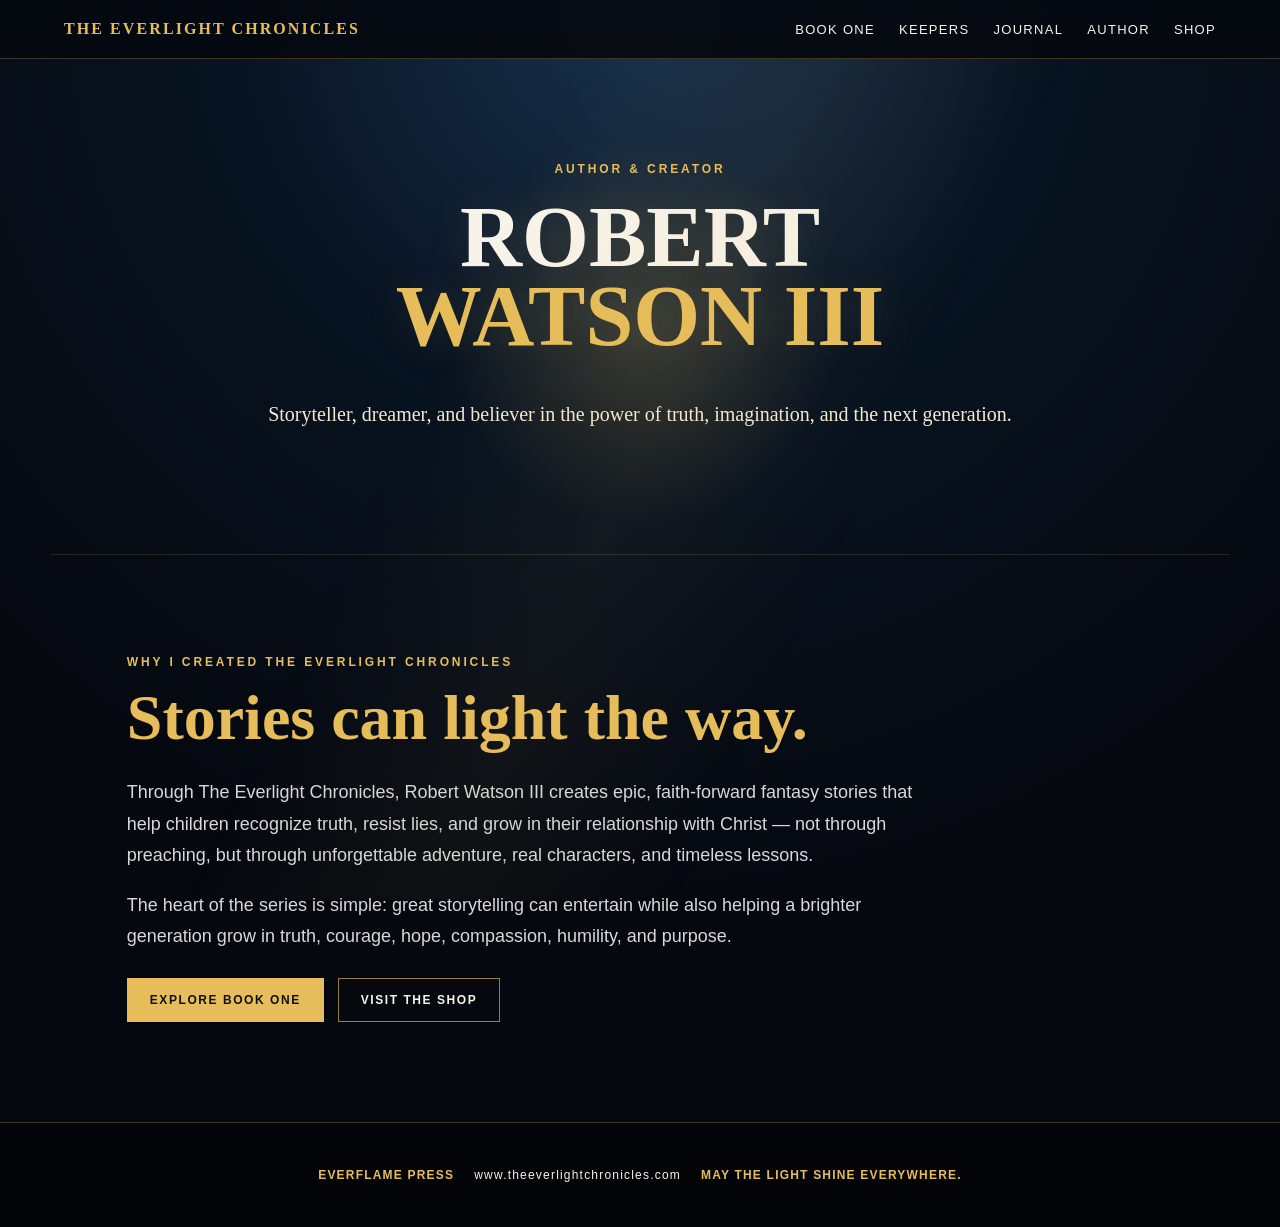
==== author.html @ 216dc08f "Add Everlight author page" ====
<!doctype html><html lang="en"><head><meta charset="utf-8"><meta name="viewport" content="width=device-width,initial-scale=1"><title>Robert Watson III | The Everlight Chronicles</title><link rel="stylesheet" href="styles.css"></head><body><header><a class="brand" href="index.html">THE EVERLIGHT CHRONICLES</a><nav><a href="index.html#book">Book One</a><a href="index.html#keepers">Keepers</a><a href="index.html#journal">Journal</a><a href="author.html">Author</a><a href="index.html#shop">Shop</a></nav></header><main><section class="hero" style="min-height:55vh"><div class="eyebrow">AUTHOR & CREATOR</div><h1 style="font-size:clamp(46px,7vw,86px)">ROBERT<br><span>WATSON III</span></h1><p class="lead">Storyteller, dreamer, and believer in the power of truth, imagination, and the next generation.</p></section><section class="section"><div class="kicker">WHY I CREATED THE EVERLIGHT CHRONICLES</div><h2>Stories can light the way.</h2><p>Through The Everlight Chronicles, Robert Watson III creates epic, faith-forward fantasy stories that help children recognize truth, resist lies, and grow in their relationship with Christ — not through preaching, but through unforgettable adventure, real characters, and timeless lessons.</p><p>The heart of the series is simple: great storytelling can entertain while also helping a brighter generation grow in truth, courage, hope, compassion, humility, and purpose.</p><div class="actions" style="justify-content:flex-start"><a class="btn gold" href="index.html#book">EXPLORE BOOK ONE</a><a class="btn" href="index.html#shop">VISIT THE SHOP</a></div></section></main><footer><b>EVERFLAME PRESS</b><span>www.theeverlightchronicles.com</span><strong>MAY THE LIGHT SHINE EVERYWHERE.</strong></footer></body></html>
---- styles.css ----
:root{--ink:#05080f;--navy:#081525;--gold:#e6bd5a;--cream:#f4ead2;--muted:#aab2c0}*{box-sizing:border-box}html{scroll-behavior:smooth}body{margin:0;background:radial-gradient(circle at 50% 0,#19324e 0,#081321 30%,#05080f 65%);color:#f8f3e8;font-family:Georgia,'Times New Roman',serif}body:before{content:'';position:fixed;inset:0;pointer-events:none;background:linear-gradient(115deg,transparent 35%,rgba(230,189,90,.05) 50%,transparent 65%)}header{position:sticky;top:0;z-index:10;display:flex;justify-content:space-between;align-items:center;padding:20px 5vw;background:rgba(5,8,15,.9);backdrop-filter:blur(12px);border-bottom:1px solid rgba(230,189,90,.25)}a{color:inherit;text-decoration:none}.brand{font-weight:700;letter-spacing:.13em;color:var(--gold)}nav{display:flex;gap:24px;font-family:Arial,sans-serif;font-size:13px;text-transform:uppercase;letter-spacing:.1em}nav a:hover{color:var(--gold)}.hero{min-height:86vh;display:flex;flex-direction:column;justify-content:center;align-items:center;text-align:center;padding:90px 8vw;background:radial-gradient(circle at 50% 55%,rgba(230,189,90,.18),transparent 28%)}.eyebrow,.kicker{font-family:Arial,sans-serif;letter-spacing:.24em;font-size:12px;color:var(--gold);font-weight:700}.hero h1{font-size:clamp(48px,8vw,105px);line-height:.91;margin:22px 0;text-shadow:0 0 45px rgba(230,189,90,.12)}h1 span,h2{color:var(--gold)}.lead{max-width:760px;font-size:20px;line-height:1.7;color:var(--cream)}.actions{display:flex;gap:14px;flex-wrap:wrap;justify-content:center;margin-top:25px}.btn{display:inline-block;border:1px solid rgba(230,189,90,.65);padding:14px 22px;font-family:Arial,sans-serif;font-size:12px;font-weight:800;letter-spacing:.13em}.btn.gold{background:var(--gold);color:#101010}.motto{margin-top:65px;color:var(--gold);letter-spacing:.18em;font-size:12px}.section{max-width:1180px;margin:auto;padding:100px 6vw;border-top:1px solid rgba(230,189,90,.15)}.section h2{font-size:clamp(36px,5vw,64px);margin:12px 0 22px}.section>p,.split p,.author-call p{max-width:800px;color:#d7d8da;font-family:Arial,sans-serif;font-size:18px;line-height:1.75}.cards{display:grid;grid-template-columns:repeat(4,1fr);gap:14px;margin-top:45px}.card{min-height:260px;padding:28px 22px;border:1px solid rgba(255,255,255,.13);background:linear-gradient(180deg,rgba(255,255,255,.06),rgba(255,255,255,.015));display:flex;flex-direction:column;justify-content:flex-end}.card b{font-size:32px;color:var(--gold)}.card span{font-family:Arial,sans-serif;text-transform:uppercase;letter-spacing:.1em;margin:7px 0 18px}.card p{font-family:Arial,sans-serif;line-height:1.55;color:#cdd1d7}.kai{box-shadow:inset 0 3px #dca934}.zemi{box-shadow:inset 0 3px #d663ae}.finn{box-shadow:inset 0 3px #508ed8}.lila{box-shadow:inset 0 3px #8c61d7}.split,.author-call{display:flex;justify-content:space-between;align-items:center;gap:60px}.seal{min-width:280px;aspect-ratio:1;border:1px solid var(--gold);border-radius:50%;display:flex;flex-direction:column;align-items:center;justify-content:center;text-align:center;color:var(--gold);font-weight:700;font-size:23px;line-height:1.35;box-shadow:0 0 50px rgba(230,189,90,.1)}.seal small{font-family:Arial,sans-serif;font-size:9px;letter-spacing:.12em;margin-top:10px}.products{display:grid;grid-template-columns:repeat(3,1fr);gap:18px;margin-top:40px}.product{border:1px solid rgba(230,189,90,.25);background:#0a111c;padding:20px}.product img{width:100%;aspect-ratio:1;object-fit:contain;background:#fff}.product h3{color:var(--gold)}.product p,.loading{font-family:Arial,sans-serif;color:var(--muted)}footer{padding:45px 5vw;background:#020408;border-top:1px solid rgba(230,189,90,.25);display:flex;gap:20px;justify-content:center;flex-wrap:wrap;text-align:center;font-family:Arial,sans-serif;font-size:12px;letter-spacing:.1em}footer b,footer strong{color:var(--gold)}@media(max-width:800px){header{align-items:flex-start;gap:18px;flex-direction:column}nav{width:100%;overflow:auto;gap:18px}.cards,.products{grid-template-columns:1fr 1fr}.split,.author-call{flex-direction:column;align-items:flex-start}.hero{min-height:76vh}}@media(max-width:520px){.cards,.products{grid-template-columns:1fr}.section{padding:75px 7vw}.seal{min-width:230px}}
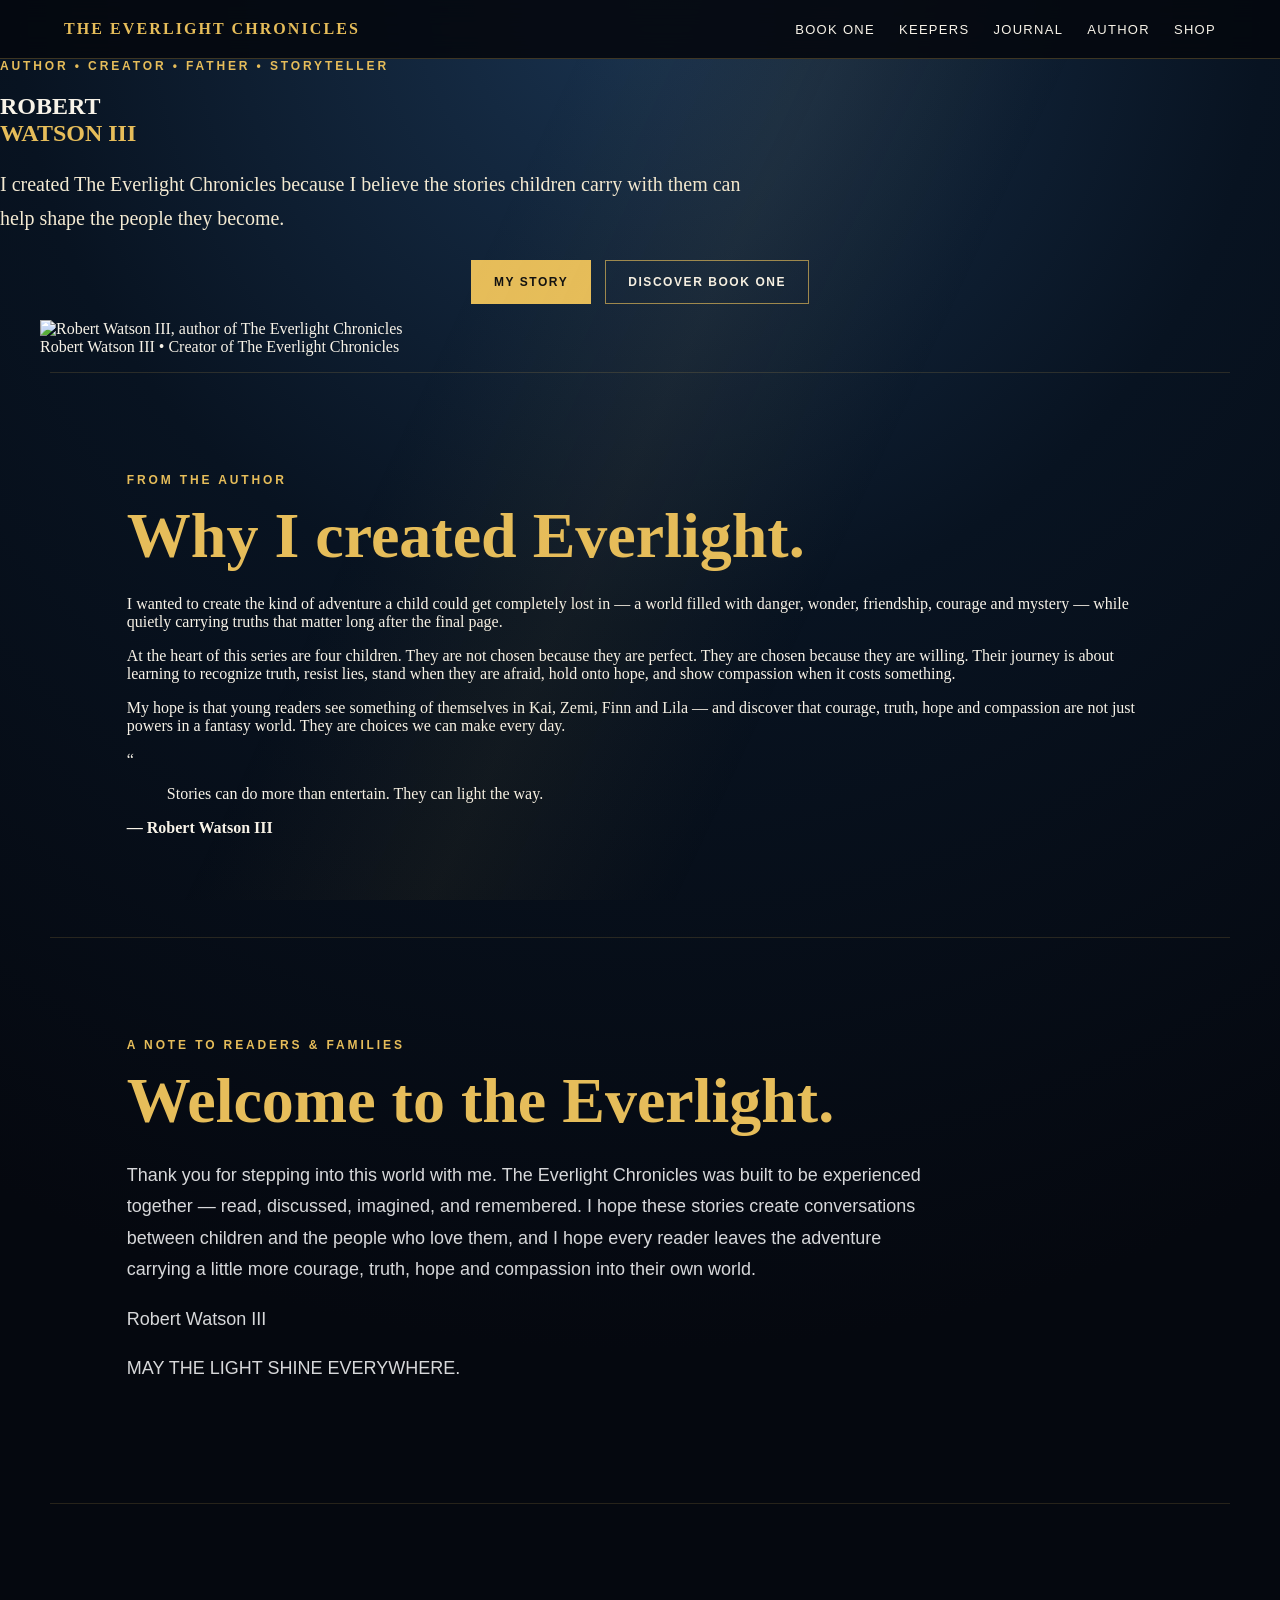
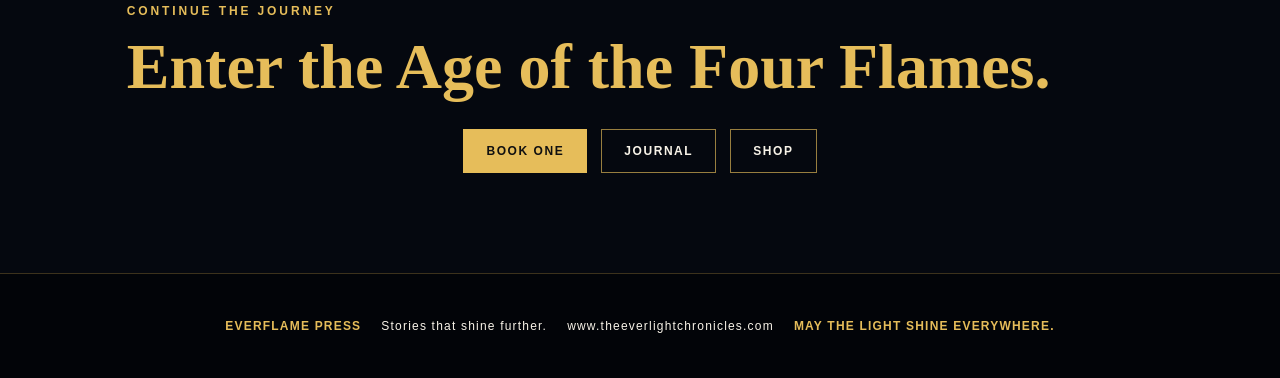
==== commit 649582c6: "Make author page more personal and photo-ready" ====
--- a/author.html
+++ b/author.html
@@ -1 +1 @@
-<!doctype html><html lang="en"><head><meta charset="utf-8"><meta name="viewport" content="width=device-width,initial-scale=1"><title>Robert Watson III | The Everlight Chronicles</title><link rel="stylesheet" href="styles.css"></head><body><header><a class="brand" href="index.html">THE EVERLIGHT CHRONICLES</a><nav><a href="index.html#book">Book One</a><a href="index.html#keepers">Keepers</a><a href="index.html#journal">Journal</a><a href="author.html">Author</a><a href="index.html#shop">Shop</a></nav></header><main><section class="hero" style="min-height:55vh"><div class="eyebrow">AUTHOR & CREATOR</div><h1 style="font-size:clamp(46px,7vw,86px)">ROBERT<br><span>WATSON III</span></h1><p class="lead">Storyteller, dreamer, and believer in the power of truth, imagination, and the next generation.</p></section><section class="section"><div class="kicker">WHY I CREATED THE EVERLIGHT CHRONICLES</div><h2>Stories can light the way.</h2><p>Through The Everlight Chronicles, Robert Watson III creates epic, faith-forward fantasy stories that help children recognize truth, resist lies, and grow in their relationship with Christ — not through preaching, but through unforgettable adventure, real characters, and timeless lessons.</p><p>The heart of the series is simple: great storytelling can entertain while also helping a brighter generation grow in truth, courage, hope, compassion, humility, and purpose.</p><div class="actions" style="justify-content:flex-start"><a class="btn gold" href="index.html#book">EXPLORE BOOK ONE</a><a class="btn" href="index.html#shop">VISIT THE SHOP</a></div></section></main><footer><b>EVERFLAME PRESS</b><span>www.theeverlightchronicles.com</span><strong>MAY THE LIGHT SHINE EVERYWHERE.</strong></footer></body></html>+<!doctype html><html lang="en"><head><meta charset="utf-8"><meta name="viewport" content="width=device-width,initial-scale=1"><meta name="description" content="Meet Robert Watson III, author and creator of The Everlight Chronicles."><title>Robert Watson III | The Everlight Chronicles</title><link rel="stylesheet" href="styles.css"></head><body><header><a class="brand" href="index.html">THE EVERLIGHT CHRONICLES</a><nav><a href="index.html#book">Book One</a><a href="index.html#keepers">Keepers</a><a href="index.html#journal">Journal</a><a href="author.html">Author</a><a href="index.html#shop">Shop</a></nav></header><main><section class="author-hero"><div class="author-copy"><div class="eyebrow">AUTHOR • CREATOR • FATHER • STORYTELLER</div><h1>ROBERT<br><span>WATSON III</span></h1><p class="lead">I created The Everlight Chronicles because I believe the stories children carry with them can help shape the people they become.</p><div class="actions left"><a class="btn gold" href="#my-story">MY STORY</a><a class="btn" href="index.html#book">DISCOVER BOOK ONE</a></div></div><figure class="author-portrait"><img src="assets/robert-watson-iii.jpg" alt="Robert Watson III, author of The Everlight Chronicles"><figcaption>Robert Watson III • Creator of The Everlight Chronicles</figcaption></figure></section><section id="my-story" class="section story-grid"><div><div class="kicker">FROM THE AUTHOR</div><h2>Why I created Everlight.</h2><p>I wanted to create the kind of adventure a child could get completely lost in — a world filled with danger, wonder, friendship, courage and mystery — while quietly carrying truths that matter long after the final page.</p><p>At the heart of this series are four children. They are not chosen because they are perfect. They are chosen because they are willing. Their journey is about learning to recognize truth, resist lies, stand when they are afraid, hold onto hope, and show compassion when it costs something.</p><p>My hope is that young readers see something of themselves in Kai, Zemi, Finn and Lila — and discover that courage, truth, hope and compassion are not just powers in a fantasy world. They are choices we can make every day.</p></div><aside class="author-quote"><span>“</span><blockquote>Stories can do more than entertain. They can light the way.</blockquote><b>— Robert Watson III</b></aside></section><section class="section personal-note"><div class="kicker">A NOTE TO READERS & FAMILIES</div><h2>Welcome to the Everlight.</h2><p>Thank you for stepping into this world with me. The Everlight Chronicles was built to be experienced together — read, discussed, imagined, and remembered. I hope these stories create conversations between children and the people who love them, and I hope every reader leaves the adventure carrying a little more courage, truth, hope and compassion into their own world.</p><p class="signature">Robert Watson III</p><p class="motto-inline">MAY THE LIGHT SHINE EVERYWHERE.</p></section><section class="section author-next"><div><div class="kicker">CONTINUE THE JOURNEY</div><h2>Enter the Age of the Four Flames.</h2></div><div class="actions"><a class="btn gold" href="index.html#book">BOOK ONE</a><a class="btn" href="index.html#journal">JOURNAL</a><a class="btn" href="index.html#shop">SHOP</a></div></section></main><footer><b>EVERFLAME PRESS</b><span>Stories that shine further.</span><span>www.theeverlightchronicles.com</span><strong>MAY THE LIGHT SHINE EVERYWHERE.</strong></footer></body></html>
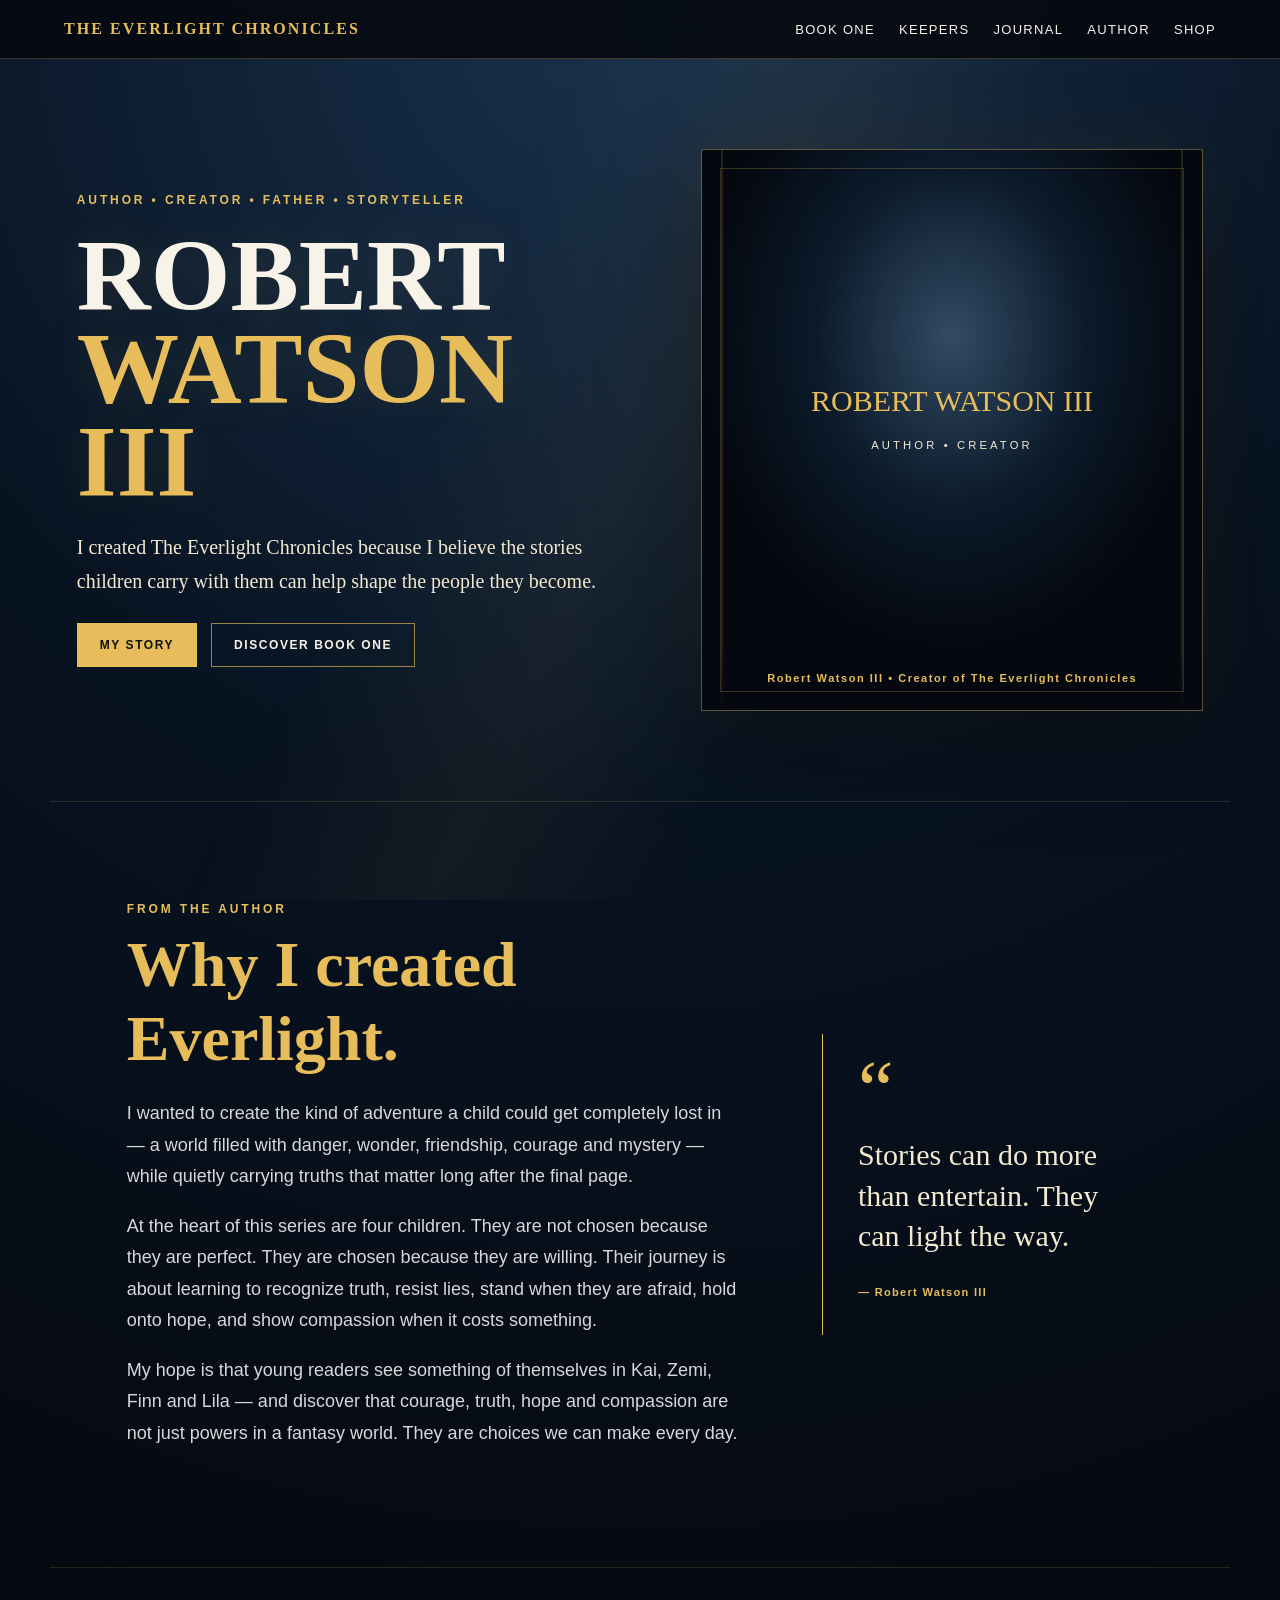
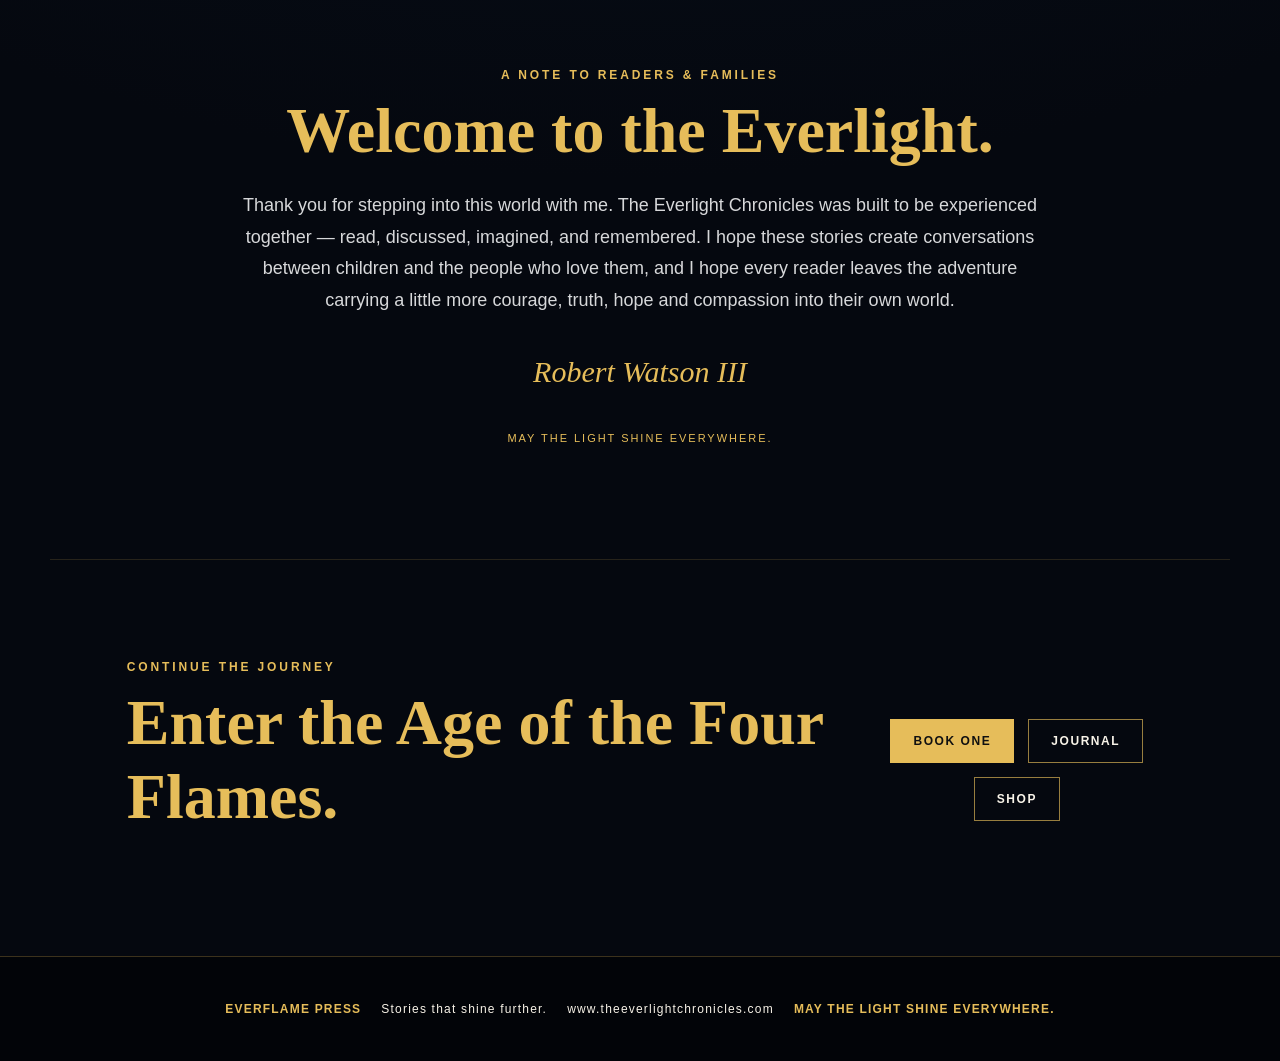
==== commit 776e4fdc: "Add resilient author portrait fallback" ====
--- a/author.html
+++ b/author.html
@@ -1 +1 @@
-<!doctype html><html lang="en"><head><meta charset="utf-8"><meta name="viewport" content="width=device-width,initial-scale=1"><meta name="description" content="Meet Robert Watson III, author and creator of The Everlight Chronicles."><title>Robert Watson III | The Everlight Chronicles</title><link rel="stylesheet" href="styles.css"></head><body><header><a class="brand" href="index.html">THE EVERLIGHT CHRONICLES</a><nav><a href="index.html#book">Book One</a><a href="index.html#keepers">Keepers</a><a href="index.html#journal">Journal</a><a href="author.html">Author</a><a href="index.html#shop">Shop</a></nav></header><main><section class="author-hero"><div class="author-copy"><div class="eyebrow">AUTHOR • CREATOR • FATHER • STORYTELLER</div><h1>ROBERT<br><span>WATSON III</span></h1><p class="lead">I created The Everlight Chronicles because I believe the stories children carry with them can help shape the people they become.</p><div class="actions left"><a class="btn gold" href="#my-story">MY STORY</a><a class="btn" href="index.html#book">DISCOVER BOOK ONE</a></div></div><figure class="author-portrait"><img src="assets/robert-watson-iii.jpg" alt="Robert Watson III, author of The Everlight Chronicles"><figcaption>Robert Watson III • Creator of The Everlight Chronicles</figcaption></figure></section><section id="my-story" class="section story-grid"><div><div class="kicker">FROM THE AUTHOR</div><h2>Why I created Everlight.</h2><p>I wanted to create the kind of adventure a child could get completely lost in — a world filled with danger, wonder, friendship, courage and mystery — while quietly carrying truths that matter long after the final page.</p><p>At the heart of this series are four children. They are not chosen because they are perfect. They are chosen because they are willing. Their journey is about learning to recognize truth, resist lies, stand when they are afraid, hold onto hope, and show compassion when it costs something.</p><p>My hope is that young readers see something of themselves in Kai, Zemi, Finn and Lila — and discover that courage, truth, hope and compassion are not just powers in a fantasy world. They are choices we can make every day.</p></div><aside class="author-quote"><span>“</span><blockquote>Stories can do more than entertain. They can light the way.</blockquote><b>— Robert Watson III</b></aside></section><section class="section personal-note"><div class="kicker">A NOTE TO READERS & FAMILIES</div><h2>Welcome to the Everlight.</h2><p>Thank you for stepping into this world with me. The Everlight Chronicles was built to be experienced together — read, discussed, imagined, and remembered. I hope these stories create conversations between children and the people who love them, and I hope every reader leaves the adventure carrying a little more courage, truth, hope and compassion into their own world.</p><p class="signature">Robert Watson III</p><p class="motto-inline">MAY THE LIGHT SHINE EVERYWHERE.</p></section><section class="section author-next"><div><div class="kicker">CONTINUE THE JOURNEY</div><h2>Enter the Age of the Four Flames.</h2></div><div class="actions"><a class="btn gold" href="index.html#book">BOOK ONE</a><a class="btn" href="index.html#journal">JOURNAL</a><a class="btn" href="index.html#shop">SHOP</a></div></section></main><footer><b>EVERFLAME PRESS</b><span>Stories that shine further.</span><span>www.theeverlightchronicles.com</span><strong>MAY THE LIGHT SHINE EVERYWHERE.</strong></footer></body></html>+<!doctype html><html lang="en"><head><meta charset="utf-8"><meta name="viewport" content="width=device-width,initial-scale=1"><meta name="description" content="Meet Robert Watson III, author and creator of The Everlight Chronicles."><title>Robert Watson III | The Everlight Chronicles</title><link rel="stylesheet" href="styles.css"></head><body><header><a class="brand" href="index.html">THE EVERLIGHT CHRONICLES</a><nav><a href="index.html#book">Book One</a><a href="index.html#keepers">Keepers</a><a href="index.html#journal">Journal</a><a href="author.html">Author</a><a href="index.html#shop">Shop</a></nav></header><main><section class="author-hero"><div class="author-copy"><div class="eyebrow">AUTHOR • CREATOR • FATHER • STORYTELLER</div><h1>ROBERT<br><span>WATSON III</span></h1><p class="lead">I created The Everlight Chronicles because I believe the stories children carry with them can help shape the people they become.</p><div class="actions left"><a class="btn gold" href="#my-story">MY STORY</a><a class="btn" href="index.html#book">DISCOVER BOOK ONE</a></div></div><figure class="author-portrait"><img src="assets/robert-watson-iii.jpg" onerror="this.onerror=null;this.src='assets/robert-watson-iii.svg'" alt="Robert Watson III, author of The Everlight Chronicles"><figcaption>Robert Watson III • Creator of The Everlight Chronicles</figcaption></figure></section><section id="my-story" class="section story-grid"><div><div class="kicker">FROM THE AUTHOR</div><h2>Why I created Everlight.</h2><p>I wanted to create the kind of adventure a child could get completely lost in — a world filled with danger, wonder, friendship, courage and mystery — while quietly carrying truths that matter long after the final page.</p><p>At the heart of this series are four children. They are not chosen because they are perfect. They are chosen because they are willing. Their journey is about learning to recognize truth, resist lies, stand when they are afraid, hold onto hope, and show compassion when it costs something.</p><p>My hope is that young readers see something of themselves in Kai, Zemi, Finn and Lila — and discover that courage, truth, hope and compassion are not just powers in a fantasy world. They are choices we can make every day.</p></div><aside class="author-quote"><span>“</span><blockquote>Stories can do more than entertain. They can light the way.</blockquote><b>— Robert Watson III</b></aside></section><section class="section personal-note"><div class="kicker">A NOTE TO READERS & FAMILIES</div><h2>Welcome to the Everlight.</h2><p>Thank you for stepping into this world with me. The Everlight Chronicles was built to be experienced together — read, discussed, imagined, and remembered. I hope these stories create conversations between children and the people who love them, and I hope every reader leaves the adventure carrying a little more courage, truth, hope and compassion into their own world.</p><p class="signature">Robert Watson III</p><p class="motto-inline">MAY THE LIGHT SHINE EVERYWHERE.</p></section><section class="section author-next"><div><div class="kicker">CONTINUE THE JOURNEY</div><h2>Enter the Age of the Four Flames.</h2></div><div class="actions"><a class="btn gold" href="index.html#book">BOOK ONE</a><a class="btn" href="index.html#journal">JOURNAL</a><a class="btn" href="index.html#shop">SHOP</a></div></section></main><footer><b>EVERFLAME PRESS</b><span>Stories that shine further.</span><span>www.theeverlightchronicles.com</span><strong>MAY THE LIGHT SHINE EVERYWHERE.</strong></footer></body></html>
--- a/styles.css
+++ b/styles.css
@@ -1 +1 @@
-:root{--ink:#05080f;--navy:#081525;--gold:#e6bd5a;--cream:#f4ead2;--muted:#aab2c0}*{box-sizing:border-box}html{scroll-behavior:smooth}body{margin:0;background:radial-gradient(circle at 50% 0,#19324e 0,#081321 30%,#05080f 65%);color:#f8f3e8;font-family:Georgia,'Times New Roman',serif}body:before{content:'';position:fixed;inset:0;pointer-events:none;background:linear-gradient(115deg,transparent 35%,rgba(230,189,90,.05) 50%,transparent 65%)}header{position:sticky;top:0;z-index:10;display:flex;justify-content:space-between;align-items:center;padding:20px 5vw;background:rgba(5,8,15,.9);backdrop-filter:blur(12px);border-bottom:1px solid rgba(230,189,90,.25)}a{color:inherit;text-decoration:none}.brand{font-weight:700;letter-spacing:.13em;color:var(--gold)}nav{display:flex;gap:24px;font-family:Arial,sans-serif;font-size:13px;text-transform:uppercase;letter-spacing:.1em}nav a:hover{color:var(--gold)}.hero{min-height:86vh;display:flex;flex-direction:column;justify-content:center;align-items:center;text-align:center;padding:90px 8vw;background:radial-gradient(circle at 50% 55%,rgba(230,189,90,.18),transparent 28%)}.eyebrow,.kicker{font-family:Arial,sans-serif;letter-spacing:.24em;font-size:12px;color:var(--gold);font-weight:700}.hero h1{font-size:clamp(48px,8vw,105px);line-height:.91;margin:22px 0;text-shadow:0 0 45px rgba(230,189,90,.12)}h1 span,h2{color:var(--gold)}.lead{max-width:760px;font-size:20px;line-height:1.7;color:var(--cream)}.actions{display:flex;gap:14px;flex-wrap:wrap;justify-content:center;margin-top:25px}.btn{display:inline-block;border:1px solid rgba(230,189,90,.65);padding:14px 22px;font-family:Arial,sans-serif;font-size:12px;font-weight:800;letter-spacing:.13em}.btn.gold{background:var(--gold);color:#101010}.motto{margin-top:65px;color:var(--gold);letter-spacing:.18em;font-size:12px}.section{max-width:1180px;margin:auto;padding:100px 6vw;border-top:1px solid rgba(230,189,90,.15)}.section h2{font-size:clamp(36px,5vw,64px);margin:12px 0 22px}.section>p,.split p,.author-call p{max-width:800px;color:#d7d8da;font-family:Arial,sans-serif;font-size:18px;line-height:1.75}.cards{display:grid;grid-template-columns:repeat(4,1fr);gap:14px;margin-top:45px}.card{min-height:260px;padding:28px 22px;border:1px solid rgba(255,255,255,.13);background:linear-gradient(180deg,rgba(255,255,255,.06),rgba(255,255,255,.015));display:flex;flex-direction:column;justify-content:flex-end}.card b{font-size:32px;color:var(--gold)}.card span{font-family:Arial,sans-serif;text-transform:uppercase;letter-spacing:.1em;margin:7px 0 18px}.card p{font-family:Arial,sans-serif;line-height:1.55;color:#cdd1d7}.kai{box-shadow:inset 0 3px #dca934}.zemi{box-shadow:inset 0 3px #d663ae}.finn{box-shadow:inset 0 3px #508ed8}.lila{box-shadow:inset 0 3px #8c61d7}.split,.author-call{display:flex;justify-content:space-between;align-items:center;gap:60px}.seal{min-width:280px;aspect-ratio:1;border:1px solid var(--gold);border-radius:50%;display:flex;flex-direction:column;align-items:center;justify-content:center;text-align:center;color:var(--gold);font-weight:700;font-size:23px;line-height:1.35;box-shadow:0 0 50px rgba(230,189,90,.1)}.seal small{font-family:Arial,sans-serif;font-size:9px;letter-spacing:.12em;margin-top:10px}.products{display:grid;grid-template-columns:repeat(3,1fr);gap:18px;margin-top:40px}.product{border:1px solid rgba(230,189,90,.25);background:#0a111c;padding:20px}.product img{width:100%;aspect-ratio:1;object-fit:contain;background:#fff}.product h3{color:var(--gold)}.product p,.loading{font-family:Arial,sans-serif;color:var(--muted)}footer{padding:45px 5vw;background:#020408;border-top:1px solid rgba(230,189,90,.25);display:flex;gap:20px;justify-content:center;flex-wrap:wrap;text-align:center;font-family:Arial,sans-serif;font-size:12px;letter-spacing:.1em}footer b,footer strong{color:var(--gold)}@media(max-width:800px){header{align-items:flex-start;gap:18px;flex-direction:column}nav{width:100%;overflow:auto;gap:18px}.cards,.products{grid-template-columns:1fr 1fr}.split,.author-call{flex-direction:column;align-items:flex-start}.hero{min-height:76vh}}@media(max-width:520px){.cards,.products{grid-template-columns:1fr}.section{padding:75px 7vw}.seal{min-width:230px}}+:root{--ink:#05080f;--navy:#081525;--gold:#e6bd5a;--cream:#f4ead2;--muted:#aab2c0}*{box-sizing:border-box}html{scroll-behavior:smooth}body{margin:0;background:radial-gradient(circle at 50% 0,#19324e 0,#081321 30%,#05080f 65%);color:#f8f3e8;font-family:Georgia,'Times New Roman',serif;overflow-x:hidden}body:before{content:'';position:fixed;inset:0;pointer-events:none;background:linear-gradient(115deg,transparent 35%,rgba(230,189,90,.05) 50%,transparent 65%);animation:lightSweep 10s ease-in-out infinite}@keyframes lightSweep{0%,100%{transform:translateX(-8%);opacity:.35}50%{transform:translateX(8%);opacity:.8}}header{position:sticky;top:0;z-index:10;display:flex;justify-content:space-between;align-items:center;padding:20px 5vw;background:rgba(5,8,15,.86);backdrop-filter:blur(14px);border-bottom:1px solid rgba(230,189,90,.25)}a{color:inherit;text-decoration:none}.brand{font-weight:700;letter-spacing:.13em;color:var(--gold)}nav{display:flex;gap:24px;font-family:Arial,sans-serif;font-size:13px;text-transform:uppercase;letter-spacing:.1em}nav a{position:relative}nav a:after{content:'';position:absolute;left:0;right:100%;bottom:-7px;height:1px;background:var(--gold);transition:.3s}nav a:hover{color:var(--gold)}nav a:hover:after{right:0}.hero{min-height:86vh;display:flex;flex-direction:column;justify-content:center;align-items:center;text-align:center;padding:90px 8vw;background:radial-gradient(circle at 50% 55%,rgba(230,189,90,.18),transparent 28%)}.eyebrow,.kicker{font-family:Arial,sans-serif;letter-spacing:.24em;font-size:12px;color:var(--gold);font-weight:700}.hero h1,.author-hero h1{font-size:clamp(48px,8vw,105px);line-height:.91;margin:22px 0;text-shadow:0 0 45px rgba(230,189,90,.12)}h1 span,h2{color:var(--gold)}.lead{max-width:760px;font-size:20px;line-height:1.7;color:var(--cream)}.actions{display:flex;gap:14px;flex-wrap:wrap;justify-content:center;margin-top:25px}.actions.left{justify-content:flex-start}.btn{display:inline-block;border:1px solid rgba(230,189,90,.65);padding:14px 22px;font-family:Arial,sans-serif;font-size:12px;font-weight:800;letter-spacing:.13em;transition:transform .25s,box-shadow .25s,background .25s}.btn:hover{transform:translateY(-3px);box-shadow:0 10px 35px rgba(230,189,90,.16);background:rgba(230,189,90,.08)}.btn.gold{background:var(--gold);color:#101010}.btn.gold:hover{box-shadow:0 0 30px rgba(230,189,90,.35)}.motto{margin-top:65px;color:var(--gold);letter-spacing:.18em;font-size:12px}.section{max-width:1180px;margin:auto;padding:100px 6vw;border-top:1px solid rgba(230,189,90,.15)}.section h2{font-size:clamp(36px,5vw,64px);margin:12px 0 22px}.section>p,.split p,.author-call p,.story-grid p,.personal-note p{max-width:800px;color:#d7d8da;font-family:Arial,sans-serif;font-size:18px;line-height:1.75}.cards{display:grid;grid-template-columns:repeat(4,1fr);gap:14px;margin-top:45px}.card{min-height:260px;padding:28px 22px;border:1px solid rgba(255,255,255,.13);background:linear-gradient(180deg,rgba(255,255,255,.06),rgba(255,255,255,.015));display:flex;flex-direction:column;justify-content:flex-end;transition:.35s}.card:hover{transform:translateY(-8px) scale(1.015);border-color:rgba(230,189,90,.45);box-shadow:0 20px 55px rgba(0,0,0,.35)}.card b{font-size:32px;color:var(--gold)}.card span{font-family:Arial,sans-serif;text-transform:uppercase;letter-spacing:.1em;margin:7px 0 18px}.card p{font-family:Arial,sans-serif;line-height:1.55;color:#cdd1d7}.kai{box-shadow:inset 0 3px #dca934}.zemi{box-shadow:inset 0 3px #d663ae}.finn{box-shadow:inset 0 3px #508ed8}.lila{box-shadow:inset 0 3px #8c61d7}.split,.author-call{display:flex;justify-content:space-between;align-items:center;gap:60px}.seal{min-width:280px;aspect-ratio:1;border:1px solid var(--gold);border-radius:50%;display:flex;flex-direction:column;align-items:center;justify-content:center;text-align:center;color:var(--gold);font-weight:700;font-size:23px;line-height:1.35;box-shadow:0 0 50px rgba(230,189,90,.1);animation:pulse 4s ease-in-out infinite}@keyframes pulse{50%{box-shadow:0 0 75px rgba(230,189,90,.25);transform:scale(1.02)}}.seal small{font-family:Arial,sans-serif;font-size:9px;letter-spacing:.12em;margin-top:10px}.products{display:grid;grid-template-columns:repeat(3,1fr);gap:18px;margin-top:40px}.product{border:1px solid rgba(230,189,90,.25);background:#0a111c;padding:20px;transition:.3s}.product:hover{transform:translateY(-6px);border-color:var(--gold)}.product img{width:100%;aspect-ratio:1;object-fit:contain;background:#fff}.product h3{color:var(--gold)}.product p,.loading{font-family:Arial,sans-serif;color:var(--muted)}.author-hero{min-height:82vh;max-width:1280px;margin:auto;padding:90px 6vw;display:grid;grid-template-columns:1.05fr .95fr;align-items:center;gap:70px}.author-copy .lead{max-width:650px}.author-portrait{position:relative;margin:0;min-height:560px;border:1px solid rgba(230,189,90,.35);background:radial-gradient(circle at 50% 35%,rgba(230,189,90,.2),rgba(8,21,37,.75));box-shadow:0 30px 90px rgba(0,0,0,.45),0 0 70px rgba(230,189,90,.08);overflow:hidden}.author-portrait:before{content:'';position:absolute;inset:18px;border:1px solid rgba(230,189,90,.22);z-index:1;pointer-events:none}.author-portrait img{width:100%;height:560px;object-fit:cover;display:block}.author-portrait figcaption{position:absolute;left:0;right:0;bottom:0;padding:26px;background:linear-gradient(transparent,rgba(5,8,15,.96));font:700 11px Arial,sans-serif;letter-spacing:.14em;color:var(--gold);text-align:center}.story-grid{display:grid;grid-template-columns:1.3fr .7fr;gap:80px;align-items:center}.author-quote{border-left:1px solid var(--gold);padding:35px;color:var(--cream)}.author-quote span{font-size:80px;line-height:.5;color:var(--gold)}.author-quote blockquote{margin:15px 0 25px;font-size:30px;line-height:1.35}.author-quote b{font:700 11px Arial,sans-serif;letter-spacing:.12em;color:var(--gold)}.personal-note{text-align:center}.personal-note p{margin-left:auto;margin-right:auto}.signature{font-family:Georgia,serif!important;font-size:30px!important;font-style:italic;color:var(--gold)!important}.motto-inline{font-size:11px!important;letter-spacing:.18em;color:var(--gold)!important}.author-next{display:flex;justify-content:space-between;align-items:center;gap:40px}footer{padding:45px 5vw;background:#020408;border-top:1px solid rgba(230,189,90,.25);display:flex;gap:20px;justify-content:center;flex-wrap:wrap;text-align:center;font-family:Arial,sans-serif;font-size:12px;letter-spacing:.1em}footer b,footer strong{color:var(--gold)}@media(max-width:800px){header{align-items:flex-start;gap:18px;flex-direction:column}nav{width:100%;overflow:auto;gap:18px}.cards,.products{grid-template-columns:1fr 1fr}.split,.author-call,.author-next{flex-direction:column;align-items:flex-start}.hero{min-height:76vh}.author-hero,.story-grid{grid-template-columns:1fr}.author-hero{padding-top:70px}.author-portrait,.author-portrait img{min-height:0;height:480px}}@media(max-width:520px){.cards,.products{grid-template-columns:1fr}.section{padding:75px 7vw}.seal{min-width:230px}.author-portrait,.author-portrait img{height:400px}}
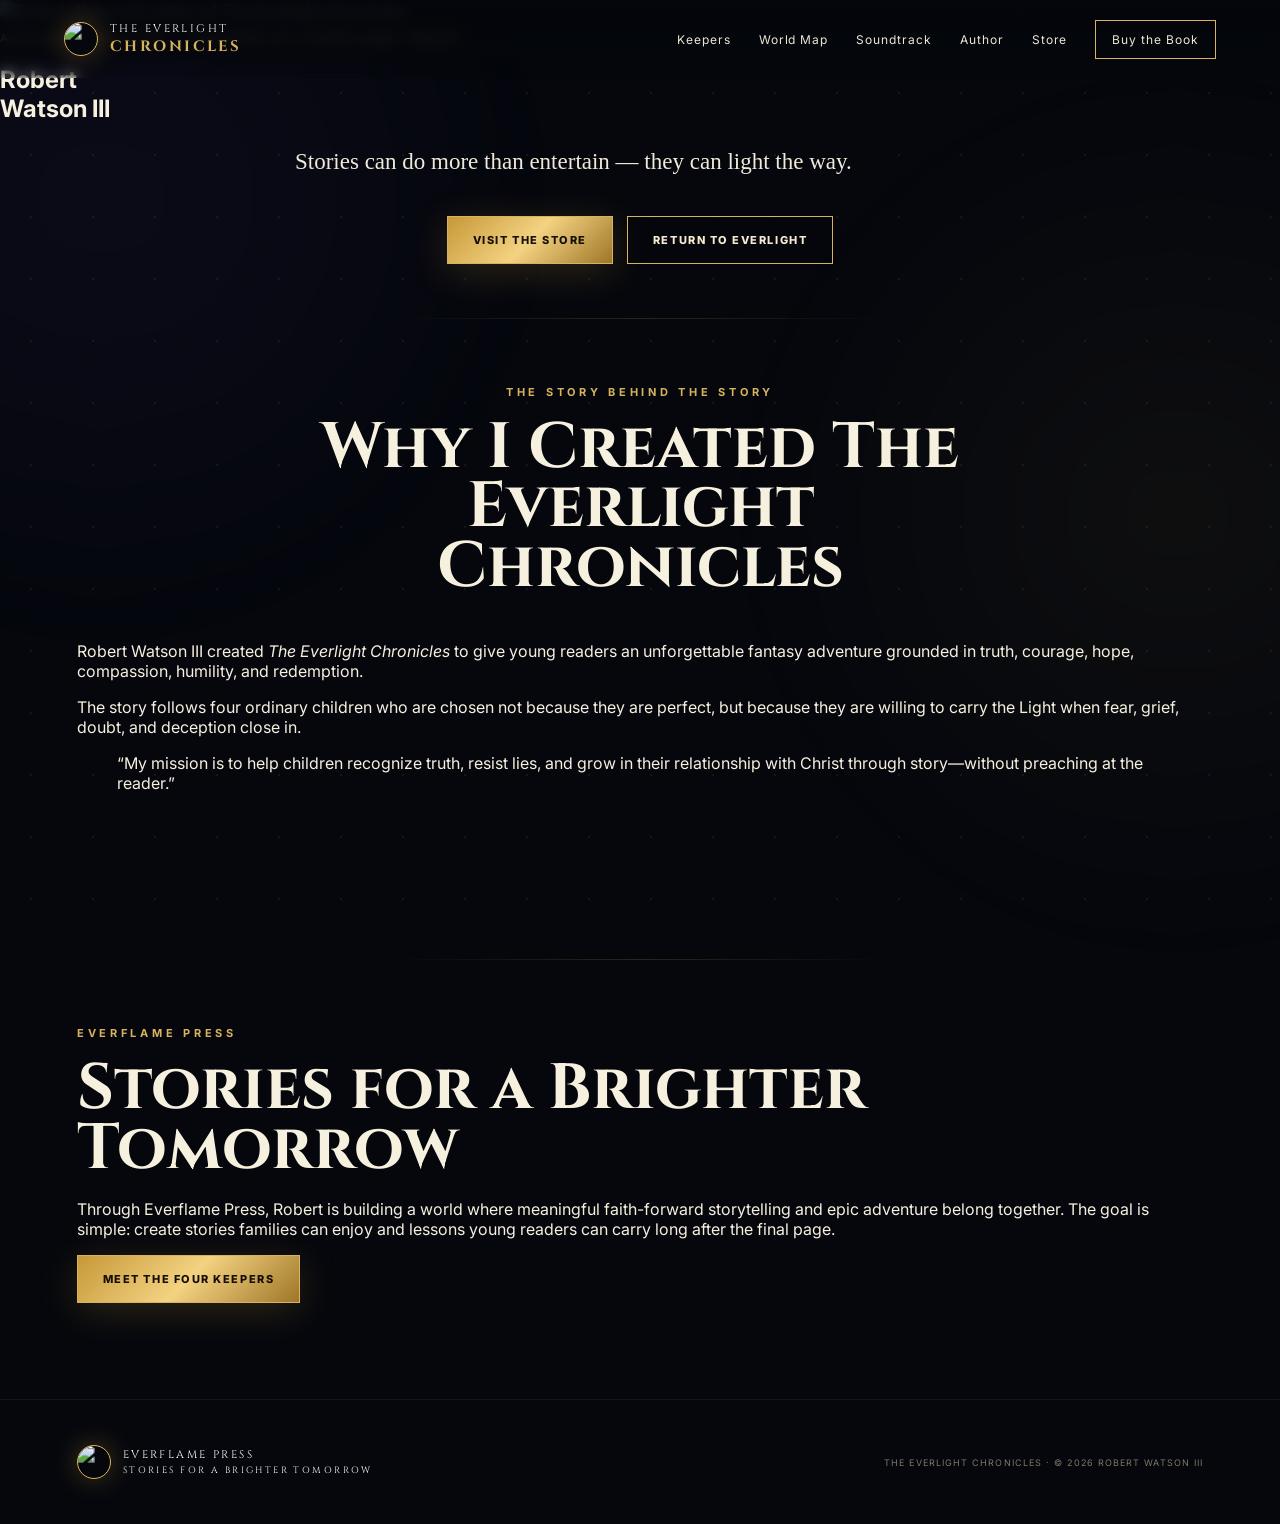
==== commit f859efeb: "Add dedicated author page" ====
--- a/author.html
+++ b/author.html
@@ -1 +1,39 @@
-<!doctype html><html lang="en"><head><meta charset="utf-8"><meta name="viewport" content="width=device-width,initial-scale=1"><meta name="description" content="Meet Robert Watson III, author and creator of The Everlight Chronicles."><title>Robert Watson III | The Everlight Chronicles</title><link rel="stylesheet" href="styles.css"></head><body><header><a class="brand" href="index.html">THE EVERLIGHT CHRONICLES</a><nav><a href="index.html#book">Book One</a><a href="index.html#keepers">Keepers</a><a href="index.html#journal">Journal</a><a href="author.html">Author</a><a href="index.html#shop">Shop</a></nav></header><main><section class="author-hero"><div class="author-copy"><div class="eyebrow">AUTHOR • CREATOR • FATHER • STORYTELLER</div><h1>ROBERT<br><span>WATSON III</span></h1><p class="lead">I created The Everlight Chronicles because I believe the stories children carry with them can help shape the people they become.</p><div class="actions left"><a class="btn gold" href="#my-story">MY STORY</a><a class="btn" href="index.html#book">DISCOVER BOOK ONE</a></div></div><figure class="author-portrait"><img src="assets/robert-watson-iii.jpg" onerror="this.onerror=null;this.src='assets/robert-watson-iii.svg'" alt="Robert Watson III, author of The Everlight Chronicles"><figcaption>Robert Watson III • Creator of The Everlight Chronicles</figcaption></figure></section><section id="my-story" class="section story-grid"><div><div class="kicker">FROM THE AUTHOR</div><h2>Why I created Everlight.</h2><p>I wanted to create the kind of adventure a child could get completely lost in — a world filled with danger, wonder, friendship, courage and mystery — while quietly carrying truths that matter long after the final page.</p><p>At the heart of this series are four children. They are not chosen because they are perfect. They are chosen because they are willing. Their journey is about learning to recognize truth, resist lies, stand when they are afraid, hold onto hope, and show compassion when it costs something.</p><p>My hope is that young readers see something of themselves in Kai, Zemi, Finn and Lila — and discover that courage, truth, hope and compassion are not just powers in a fantasy world. They are choices we can make every day.</p></div><aside class="author-quote"><span>“</span><blockquote>Stories can do more than entertain. They can light the way.</blockquote><b>— Robert Watson III</b></aside></section><section class="section personal-note"><div class="kicker">A NOTE TO READERS & FAMILIES</div><h2>Welcome to the Everlight.</h2><p>Thank you for stepping into this world with me. The Everlight Chronicles was built to be experienced together — read, discussed, imagined, and remembered. I hope these stories create conversations between children and the people who love them, and I hope every reader leaves the adventure carrying a little more courage, truth, hope and compassion into their own world.</p><p class="signature">Robert Watson III</p><p class="motto-inline">MAY THE LIGHT SHINE EVERYWHERE.</p></section><section class="section author-next"><div><div class="kicker">CONTINUE THE JOURNEY</div><h2>Enter the Age of the Four Flames.</h2></div><div class="actions"><a class="btn gold" href="index.html#book">BOOK ONE</a><a class="btn" href="index.html#journal">JOURNAL</a><a class="btn" href="index.html#shop">SHOP</a></div></section></main><footer><b>EVERFLAME PRESS</b><span>Stories that shine further.</span><span>www.theeverlightchronicles.com</span><strong>MAY THE LIGHT SHINE EVERYWHERE.</strong></footer></body></html>+<!DOCTYPE html>
+<html lang="en">
+<head>
+  <meta charset="utf-8">
+  <meta name="viewport" content="width=device-width,initial-scale=1">
+  <title>Robert Watson III — Author | The Everlight Chronicles</title>
+  <meta name="description" content="Meet Robert Watson III, creator of The Everlight Chronicles and founder of Everflame Press.">
+  <link rel="preconnect" href="https://fonts.googleapis.com">
+  <link rel="preconnect" href="https://fonts.gstatic.com" crossorigin>
+  <link href="https://fonts.googleapis.com/css2?family=Cinzel:wght@500;600;700;800&family=Inter:wght@400;500;600;700&display=swap" rel="stylesheet">
+  <link rel="stylesheet" href="styles.css">
+</head>
+<body class="author-page">
+  <div class="stars"></div><div class="aurora"></div>
+  <header class="nav">
+    <a class="brand" href="index.html"><span class="flame"><img src="assets/everflame-press-logo.webp" alt="" aria-hidden="true"></span><span>THE EVERLIGHT<br><b>CHRONICLES</b></span></a>
+    <button class="menu" type="button" aria-label="Open menu" aria-controls="mainNav" aria-expanded="false">☰</button>
+    <nav id="mainNav"><a href="index.html#keepers">Keepers</a><a href="index.html#realm">World Map</a><a href="soundtrack.html">Soundtrack</a><a href="author.html" aria-current="page">Author</a><a href="index.html#shop">Store</a><a class="nav-cta" href="https://www.lulu.com/shop/robert-watson-iii/the-everlight-chronicles/paperback/product-w484nzk.html" target="_blank" rel="noopener">Buy the Book</a></nav>
+  </header>
+  <main>
+    <section class="author-page-hero">
+      <div class="author-page-portrait"><img src="assets/Meet the Fantasy Author.webp" alt="Robert Watson III, author of The Everlight Chronicles"></div>
+      <div class="author-page-intro"><p class="eyebrow">AUTHOR · CREATOR · FOUNDER OF EVERFLAME PRESS</p><h1>Robert<br><span>Watson III</span></h1><p class="lead">Stories can do more than entertain — they can light the way.</p><div class="actions"><a class="btn gold" href="index.html#shop">Visit the Store</a><a class="btn ghost" href="index.html">Return to Everlight</a></div></div>
+    </section>
+    <section class="section author-story">
+      <div class="section-head"><p class="eyebrow">THE STORY BEHIND THE STORY</p><h2>Why I Created The Everlight Chronicles</h2></div>
+      <div class="author-story-grid">
+        <div><p>Robert Watson III created <em>The Everlight Chronicles</em> to give young readers an unforgettable fantasy adventure grounded in truth, courage, hope, compassion, humility, and redemption.</p><p>The story follows four ordinary children who are chosen not because they are perfect, but because they are willing to carry the Light when fear, grief, doubt, and deception close in.</p></div>
+        <blockquote>“My mission is to help children recognize truth, resist lies, and grow in their relationship with Christ through story—without preaching at the reader.”</blockquote>
+      </div>
+    </section>
+    <section class="author-mission section">
+      <p class="eyebrow">EVERFLAME PRESS</p><h2>Stories for a Brighter Tomorrow</h2><p>Through Everflame Press, Robert is building a world where meaningful faith-forward storytelling and epic adventure belong together. The goal is simple: create stories families can enjoy and lessons young readers can carry long after the final page.</p><a class="btn gold" href="index.html#keepers">Meet the Four Keepers</a>
+    </section>
+  </main>
+  <footer><div class="brand"><span class="flame"><img src="assets/everflame-press-logo.webp" alt="" aria-hidden="true"></span><span>EVERFLAME PRESS<br><small>STORIES FOR A BRIGHTER TOMORROW</small></span></div><p>THE EVERLIGHT CHRONICLES · © 2026 ROBERT WATSON III</p></footer>
+  <script src="site.js"></script>
+</body>
+</html>
--- a/styles.css
+++ b/styles.css
@@ -1 +1,110 @@
-:root{--ink:#05080f;--navy:#081525;--gold:#e6bd5a;--cream:#f4ead2;--muted:#aab2c0}*{box-sizing:border-box}html{scroll-behavior:smooth}body{margin:0;background:radial-gradient(circle at 50% 0,#19324e 0,#081321 30%,#05080f 65%);color:#f8f3e8;font-family:Georgia,'Times New Roman',serif;overflow-x:hidden}body:before{content:'';position:fixed;inset:0;pointer-events:none;background:linear-gradient(115deg,transparent 35%,rgba(230,189,90,.05) 50%,transparent 65%);animation:lightSweep 10s ease-in-out infinite}@keyframes lightSweep{0%,100%{transform:translateX(-8%);opacity:.35}50%{transform:translateX(8%);opacity:.8}}header{position:sticky;top:0;z-index:10;display:flex;justify-content:space-between;align-items:center;padding:20px 5vw;background:rgba(5,8,15,.86);backdrop-filter:blur(14px);border-bottom:1px solid rgba(230,189,90,.25)}a{color:inherit;text-decoration:none}.brand{font-weight:700;letter-spacing:.13em;color:var(--gold)}nav{display:flex;gap:24px;font-family:Arial,sans-serif;font-size:13px;text-transform:uppercase;letter-spacing:.1em}nav a{position:relative}nav a:after{content:'';position:absolute;left:0;right:100%;bottom:-7px;height:1px;background:var(--gold);transition:.3s}nav a:hover{color:var(--gold)}nav a:hover:after{right:0}.hero{min-height:86vh;display:flex;flex-direction:column;justify-content:center;align-items:center;text-align:center;padding:90px 8vw;background:radial-gradient(circle at 50% 55%,rgba(230,189,90,.18),transparent 28%)}.eyebrow,.kicker{font-family:Arial,sans-serif;letter-spacing:.24em;font-size:12px;color:var(--gold);font-weight:700}.hero h1,.author-hero h1{font-size:clamp(48px,8vw,105px);line-height:.91;margin:22px 0;text-shadow:0 0 45px rgba(230,189,90,.12)}h1 span,h2{color:var(--gold)}.lead{max-width:760px;font-size:20px;line-height:1.7;color:var(--cream)}.actions{display:flex;gap:14px;flex-wrap:wrap;justify-content:center;margin-top:25px}.actions.left{justify-content:flex-start}.btn{display:inline-block;border:1px solid rgba(230,189,90,.65);padding:14px 22px;font-family:Arial,sans-serif;font-size:12px;font-weight:800;letter-spacing:.13em;transition:transform .25s,box-shadow .25s,background .25s}.btn:hover{transform:translateY(-3px);box-shadow:0 10px 35px rgba(230,189,90,.16);background:rgba(230,189,90,.08)}.btn.gold{background:var(--gold);color:#101010}.btn.gold:hover{box-shadow:0 0 30px rgba(230,189,90,.35)}.motto{margin-top:65px;color:var(--gold);letter-spacing:.18em;font-size:12px}.section{max-width:1180px;margin:auto;padding:100px 6vw;border-top:1px solid rgba(230,189,90,.15)}.section h2{font-size:clamp(36px,5vw,64px);margin:12px 0 22px}.section>p,.split p,.author-call p,.story-grid p,.personal-note p{max-width:800px;color:#d7d8da;font-family:Arial,sans-serif;font-size:18px;line-height:1.75}.cards{display:grid;grid-template-columns:repeat(4,1fr);gap:14px;margin-top:45px}.card{min-height:260px;padding:28px 22px;border:1px solid rgba(255,255,255,.13);background:linear-gradient(180deg,rgba(255,255,255,.06),rgba(255,255,255,.015));display:flex;flex-direction:column;justify-content:flex-end;transition:.35s}.card:hover{transform:translateY(-8px) scale(1.015);border-color:rgba(230,189,90,.45);box-shadow:0 20px 55px rgba(0,0,0,.35)}.card b{font-size:32px;color:var(--gold)}.card span{font-family:Arial,sans-serif;text-transform:uppercase;letter-spacing:.1em;margin:7px 0 18px}.card p{font-family:Arial,sans-serif;line-height:1.55;color:#cdd1d7}.kai{box-shadow:inset 0 3px #dca934}.zemi{box-shadow:inset 0 3px #d663ae}.finn{box-shadow:inset 0 3px #508ed8}.lila{box-shadow:inset 0 3px #8c61d7}.split,.author-call{display:flex;justify-content:space-between;align-items:center;gap:60px}.seal{min-width:280px;aspect-ratio:1;border:1px solid var(--gold);border-radius:50%;display:flex;flex-direction:column;align-items:center;justify-content:center;text-align:center;color:var(--gold);font-weight:700;font-size:23px;line-height:1.35;box-shadow:0 0 50px rgba(230,189,90,.1);animation:pulse 4s ease-in-out infinite}@keyframes pulse{50%{box-shadow:0 0 75px rgba(230,189,90,.25);transform:scale(1.02)}}.seal small{font-family:Arial,sans-serif;font-size:9px;letter-spacing:.12em;margin-top:10px}.products{display:grid;grid-template-columns:repeat(3,1fr);gap:18px;margin-top:40px}.product{border:1px solid rgba(230,189,90,.25);background:#0a111c;padding:20px;transition:.3s}.product:hover{transform:translateY(-6px);border-color:var(--gold)}.product img{width:100%;aspect-ratio:1;object-fit:contain;background:#fff}.product h3{color:var(--gold)}.product p,.loading{font-family:Arial,sans-serif;color:var(--muted)}.author-hero{min-height:82vh;max-width:1280px;margin:auto;padding:90px 6vw;display:grid;grid-template-columns:1.05fr .95fr;align-items:center;gap:70px}.author-copy .lead{max-width:650px}.author-portrait{position:relative;margin:0;min-height:560px;border:1px solid rgba(230,189,90,.35);background:radial-gradient(circle at 50% 35%,rgba(230,189,90,.2),rgba(8,21,37,.75));box-shadow:0 30px 90px rgba(0,0,0,.45),0 0 70px rgba(230,189,90,.08);overflow:hidden}.author-portrait:before{content:'';position:absolute;inset:18px;border:1px solid rgba(230,189,90,.22);z-index:1;pointer-events:none}.author-portrait img{width:100%;height:560px;object-fit:cover;display:block}.author-portrait figcaption{position:absolute;left:0;right:0;bottom:0;padding:26px;background:linear-gradient(transparent,rgba(5,8,15,.96));font:700 11px Arial,sans-serif;letter-spacing:.14em;color:var(--gold);text-align:center}.story-grid{display:grid;grid-template-columns:1.3fr .7fr;gap:80px;align-items:center}.author-quote{border-left:1px solid var(--gold);padding:35px;color:var(--cream)}.author-quote span{font-size:80px;line-height:.5;color:var(--gold)}.author-quote blockquote{margin:15px 0 25px;font-size:30px;line-height:1.35}.author-quote b{font:700 11px Arial,sans-serif;letter-spacing:.12em;color:var(--gold)}.personal-note{text-align:center}.personal-note p{margin-left:auto;margin-right:auto}.signature{font-family:Georgia,serif!important;font-size:30px!important;font-style:italic;color:var(--gold)!important}.motto-inline{font-size:11px!important;letter-spacing:.18em;color:var(--gold)!important}.author-next{display:flex;justify-content:space-between;align-items:center;gap:40px}footer{padding:45px 5vw;background:#020408;border-top:1px solid rgba(230,189,90,.25);display:flex;gap:20px;justify-content:center;flex-wrap:wrap;text-align:center;font-family:Arial,sans-serif;font-size:12px;letter-spacing:.1em}footer b,footer strong{color:var(--gold)}@media(max-width:800px){header{align-items:flex-start;gap:18px;flex-direction:column}nav{width:100%;overflow:auto;gap:18px}.cards,.products{grid-template-columns:1fr 1fr}.split,.author-call,.author-next{flex-direction:column;align-items:flex-start}.hero{min-height:76vh}.author-hero,.story-grid{grid-template-columns:1fr}.author-hero{padding-top:70px}.author-portrait,.author-portrait img{min-height:0;height:480px}}@media(max-width:520px){.cards,.products{grid-template-columns:1fr}.section{padding:75px 7vw}.seal{min-width:230px}.author-portrait,.author-portrait img{height:400px}}+*{box-sizing:border-box}html{scroll-behavior:smooth}body{margin:0;background:#05070d;color:#f6f0df;font-family:Inter,system-ui,sans-serif;overflow-x:hidden}.stars{position:fixed;inset:0;pointer-events:none;background-image:radial-gradient(#fff8 1px,transparent 1px);background-size:62px 62px;opacity:.12;z-index:-1}.nav{position:fixed;top:0;left:0;right:0;z-index:50;height:78px;padding:0 5vw;display:flex;align-items:center;justify-content:space-between;background:linear-gradient(#04060bd9,transparent);backdrop-filter:blur(7px)}.brand{color:#fff;text-decoration:none;display:flex;gap:12px;align-items:center;font-family:Cinzel,serif;font-size:11px;letter-spacing:.22em}.brand b{font-size:15px;color:#d7b35f}.flame{width:34px;height:34px;border:1px solid #d7b35f;border-radius:50%;display:grid;place-items:center;color:#ffd87d;box-shadow:0 0 28px #d7a53d55}.nav nav{display:flex;align-items:center;gap:28px}.nav nav a{color:#ece6d6;text-decoration:none;font-size:12px;letter-spacing:.08em}.nav-cta{border:1px solid #d7b35f;padding:11px 16px}.menu{display:none;background:none;color:#fff;border:0;font-size:26px}.hero{height:100svh;min-height:720px;position:relative;display:grid;place-items:center;text-align:center;overflow:hidden}.hero-bg{position:absolute;inset:0;background:url('assets/The Everlight Chronicles: Four Flames.webp') center 24%/cover no-repeat;transform:scale(1.06);animation:breathe 14s ease-in-out infinite alternate}.veil{position:absolute;inset:0;background:linear-gradient(180deg,#03040a55 0%,#05070d66 45%,#05070df5 100%),radial-gradient(circle at 50% 42%,transparent 0,#05070d99 70%)}@keyframes breathe{to{transform:scale(1.12)}}.hero-content{position:relative;z-index:2;max-width:850px;padding:130px 24px 70px;text-shadow:0 2px 16px #000}.eyebrow{color:#d7b35f;font-size:11px;letter-spacing:.34em;font-weight:700}.hero h1,.section h2,.quiz h2,.journey h2,.covenant h2{font-family:Cinzel,serif;line-height:.93;margin:20px 0;font-weight:700}.hero h1{font-size:clamp(56px,9vw,120px);letter-spacing:.03em}.hero h1 span{color:#edca76;text-shadow:0 0 45px #f3b73555}.lead{font-family:Georgia,serif;font-size:clamp(17px,2vw,23px);line-height:1.65;max-width:690px;margin:0 auto;color:#f0eadb}.actions{display:flex;justify-content:center;gap:14px;margin-top:35px;flex-wrap:wrap}.btn{display:inline-flex;align-items:center;justify-content:center;gap:8px;min-height:48px;padding:0 25px;text-decoration:none;text-transform:uppercase;letter-spacing:.14em;font-size:11px;font-weight:800;border:1px solid #d7b35f;cursor:pointer}.btn.gold{background:linear-gradient(135deg,#c79838,#f3d281,#9f7628);color:#171006;box-shadow:0 8px 40px #d7a53d33}.btn.ghost{background:#05070d8c;color:#f5ead0}.virtues{display:flex;justify-content:center;gap:17px;margin-top:37px;font-family:Cinzel,serif;font-size:10px;letter-spacing:.17em;color:#ddd2b7;flex-wrap:wrap}.virtues i{color:#d7b35f}.scroll{position:absolute;bottom:24px;z-index:3;font-size:9px;letter-spacing:.28em;color:#b8aa8a}.scroll b{display:block;font-size:18px;margin-top:7px}.manifesto{padding:78px 20px;text-align:center;border-top:1px solid #ffffff0d;border-bottom:1px solid #ffffff0d;background:radial-gradient(circle,#7a58151c,transparent 55%)}.sigil{color:#f3ce76;font-size:32px;text-shadow:0 0 28px #ffc95b}.manifesto p{font-family:Cinzel,serif;font-size:clamp(24px,4vw,42px);margin:12px}.manifesto span{font-size:10px;letter-spacing:.28em;color:#93896e}.section{padding:110px 6vw}.section-head{text-align:center;max-width:760px;margin:0 auto 60px}.section h2,.quiz h2,.covenant h2{font-size:clamp(38px,5vw,66px)}.section-head p:last-child,.split p,.covenant p{color:#bbb39e;line-height:1.8}.keeper-grid{display:grid;grid-template-columns:repeat(4,1fr);gap:16px;max-width:1200px;margin:auto}.keeper{min-height:340px;padding:35px 26px;border:1px solid #ffffff13;background:linear-gradient(180deg,#10131e,#080a10);position:relative;overflow:hidden;transition:.35s}.keeper:before{content:'';position:absolute;inset:auto -30% -50% -30%;height:65%;background:radial-gradient(circle,var(--glow),transparent 70%);opacity:.35;transition:.35s}.keeper:hover{transform:translateY(-8px);border-color:var(--accent);box-shadow:0 20px 55px #0008}.kai{--accent:#dcb45a;--glow:#c99829}.zemi{--accent:#da7fd7;--glow:#a93aa1}.finn{--accent:#73a6ff;--glow:#2f66d2}.lila{--accent:#aa7ce8;--glow:#6942ad}.crest{width:58px;height:58px;border:1px solid var(--accent);border-radius:50%;display:grid;place-items:center;color:var(--accent);font-size:27px}.keeper small{display:block;margin-top:32px;color:var(--accent);letter-spacing:.18em}.keeper h3{font-family:Cinzel,serif;font-size:28px;margin:10px 0}.keeper p{color:#b9b2a0;line-height:1.65}.keeper b{font-size:9px;letter-spacing:.14em;color:#ddd}.keeper-art{max-width:1200px;margin:30px auto 0;border:1px solid #ffffff12;overflow:hidden;max-height:570px}.keeper-art img{width:100%;display:block;transform:scale(1.01)}.realms{background:radial-gradient(circle at center,#19315c26,transparent 42%),#06080d}.realm-ring{width:min(760px,92vw);aspect-ratio:1;position:relative;margin:auto}.realm-ring button{position:absolute;width:150px;height:66px;background:#0d111c;border:1px solid #d7b35f55;color:#f2e6c7;font-family:Cinzel,serif;font-size:12px;cursor:pointer;transition:.25s}.realm-ring button:hover,.realm-ring button.active{background:#d7b35f;color:#080a10;box-shadow:0 0 30px #d7b35f55}.realm-ring button span{display:block;font-family:Inter;font-size:8px;letter-spacing:.18em;margin-top:6px;opacity:.75}.realm-ring button:nth-child(1){top:0;left:50%;transform:translateX(-50%)}.realm-ring button:nth-child(2){top:18%;right:2%}.realm-ring button:nth-child(3){top:48%;right:0}.realm-ring button:nth-child(4){bottom:7%;right:17%}.realm-ring button:nth-child(5){bottom:7%;left:17%}.realm-ring button:nth-child(6){top:48%;left:0}.realm-ring button:nth-child(7){top:18%;left:2%}.core{position:absolute;inset:34%;border:1px solid #d7b35f;border-radius:50%;display:grid;place-content:center;text-align:center;background:radial-gradient(circle,#be8d2a44,#090c12 65%);box-shadow:0 0 60px #d7a53d22}.core b{font-family:Cinzel;font-size:22px;color:#efcf82}.core span{font-size:10px;line-height:1.5;letter-spacing:.12em;color:#b8aa8a}.realm-info{text-align:center;max-width:590px;margin:-10px auto 0}.realm-info h3{font-family:Cinzel;font-size:26px;color:#e7c979}.realm-info p{color:#aaa28f;line-height:1.7}.quiz{padding:120px 20px;background:linear-gradient(180deg,#080a10,#11101a,#080a10)}.quiz-card{max-width:850px;margin:auto;padding:65px;border:1px solid #d7b35f44;background:radial-gradient(circle at top,#a77c2620,transparent 52%),#090b11;text-align:center}.question{font-family:Georgia,serif;font-size:24px}.answers{display:grid;grid-template-columns:1fr 1fr;gap:12px;margin-top:30px}.answers button{padding:20px;background:#0f131d;color:#ddd1b5;border:1px solid #ffffff14;cursor:pointer;font-size:14px;transition:.2s}.answers button:hover{border-color:#d7b35f;color:#f1cf7c;transform:translateY(-2px)}#quiz-result{padding:25px;font-family:Georgia,serif;font-size:20px;line-height:1.6}.split{display:grid;grid-template-columns:1fr 1.2fr;align-items:center;gap:7vw;max-width:1200px;margin:auto}.split.reverse{grid-template-columns:1.15fr 1fr}.journal-img img,.author-img img{width:100%;display:block;box-shadow:0 20px 80px #000}.mini{display:flex;gap:12px;flex-wrap:wrap;margin:30px 0}.mini span{border:1px solid #d7b35f44;padding:9px 12px;font-size:9px;letter-spacing:.14em}.covenant{text-align:center;padding:110px 20px;background:radial-gradient(circle,#ad7f2529,transparent 50%);border-block:1px solid #ffffff0f}.covenant>div{max-width:750px;margin:auto}.covenant form{display:flex;max-width:620px;margin:32px auto 0}.covenant input{flex:1;min-width:0;background:#090b10;border:1px solid #d7b35f55;color:#fff;padding:0 18px;font-size:14px}.covenant .btn{border:0}.author blockquote{font-family:Georgia,serif;font-size:24px;color:#e4c778;border-left:2px solid #d7b35f;padding-left:22px;margin:30px 0}.text-link{color:#e4c778;text-decoration:none}.journey{min-height:650px;display:grid;place-items:center;text-align:center;position:relative;padding:100px 20px;overflow:hidden}.journey-bg{position:absolute;inset:0;background:url('assets/The Everlight Chronicles: Four Flames.webp') center/cover;filter:brightness(.28);transform:scale(1.06)}.journey:after{content:'';position:absolute;inset:0;background:linear-gradient(#05070d,#05070d22,#05070d)}.journey>div:last-child{position:relative;z-index:2;max-width:800px}.journey h2{font-size:clamp(48px,7vw,86px)}.journey p{font-size:17px;line-height:1.7}.motto{margin-top:75px!important;color:#d7b35f;letter-spacing:.28em;font-size:10px!important}footer{padding:45px 6vw;display:flex;align-items:center;justify-content:space-between;border-top:1px solid #ffffff0f;color:#7f7868;font-size:9px;letter-spacing:.12em}.reveal{opacity:0;transform:translateY(24px);transition:opacity .8s,transform .8s}.reveal.on{opacity:1;transform:none}@media(max-width:900px){.nav nav{display:none}.menu{display:block}.nav.open nav{display:flex;position:absolute;top:70px;left:4vw;right:4vw;background:#080a10f5;padding:24px;flex-direction:column;border:1px solid #d7b35f44}.keeper-grid{grid-template-columns:1fr 1fr}.split,.split.reverse{grid-template-columns:1fr}.realm-ring button{width:115px;height:58px;font-size:9px}.section{padding:85px 5vw}}@media(max-width:560px){.hero{min-height:680px}.hero h1{font-size:49px}.lead{font-size:16px}.virtues{gap:10px}.keeper-grid{grid-template-columns:1fr}.keeper{min-height:280px}.realm-ring{aspect-ratio:auto;height:660px;display:grid;grid-template-columns:1fr 1fr;gap:10px}.realm-ring button{position:static!important;transform:none!important;width:auto;height:70px}.realm-ring button:nth-child(7){grid-column:1/3}.core{inset:auto;bottom:0;left:50%;transform:translateX(-50%);width:150px;height:150px}.realm-info{margin-top:20px}.quiz-card{padding:40px 18px}.answers{grid-template-columns:1fr}.covenant form{display:grid;gap:10px}.covenant input{min-height:50px}footer{flex-direction:column;gap:25px;text-align:center}}
+/* Immersion pass */
+.aurora{position:fixed;inset:-20%;pointer-events:none;z-index:-2;background:radial-gradient(circle at 20% 30%,#6c4cbf12,transparent 26%),radial-gradient(circle at 80% 55%,#e5b9510c,transparent 28%);filter:blur(40px);animation:auroraFloat 16s ease-in-out infinite alternate}@keyframes auroraFloat{to{transform:translate3d(4%,-3%,0) scale(1.06)}}
+.secret-meter{position:fixed;right:18px;bottom:18px;z-index:40;padding:9px 12px;border:1px solid #d7b35f35;background:#06080dd9;color:#9f957d;font-size:8px;letter-spacing:.12em;backdrop-filter:blur(8px)}
+.hidden-flame{position:absolute;z-index:12;border:0;background:transparent;color:#c7a14955;font-size:17px;cursor:pointer;filter:drop-shadow(0 0 8px #e2b650);transition:.25s}.hidden-flame:hover{color:#f6d57d;transform:scale(1.35)}.hidden-flame.found{color:#ffd872;animation:flameFound .8s ease forwards}@keyframes flameFound{50%{transform:scale(2) rotate(18deg);text-shadow:0 0 30px #ffd872}100%{opacity:.32}}
+.f1{top:105vh;left:6vw}.f2{top:22px;right:4vw}.f3{top:110px;left:7vw}.f4{top:46px;right:7vw}
+#keepers,.realms,.journal{position:relative}
+.keeper{isolation:isolate}.keeper:after{content:'';position:absolute;inset:0;background:linear-gradient(115deg,transparent 25%,#ffffff0d 47%,transparent 58%);transform:translateX(-120%);transition:.65s;z-index:-1}.keeper:hover:after{transform:translateX(120%)}.keeper:hover .crest{transform:rotate(8deg) scale(1.08);box-shadow:0 0 28px var(--glow)}.crest{transition:.35s}
+.realm-ring:before,.realm-ring:after{content:'';position:absolute;border:1px solid #d7b35f18;border-radius:50%;inset:15%;animation:orbit 28s linear infinite;pointer-events:none}.realm-ring:after{inset:27%;animation-direction:reverse;animation-duration:22s}@keyframes orbit{to{transform:rotate(360deg)}}.core.pulse{animation:corePulse .8s ease}@keyframes corePulse{50%{box-shadow:0 0 100px #f0c8666e;transform:scale(1.04)}}
+.quiz-progress{height:2px;background:#ffffff12;margin:0 0 34px;overflow:hidden}.quiz-progress i{display:block;height:100%;background:linear-gradient(90deg,#a7782c,#f4d88b);box-shadow:0 0 16px #e5bd5f}.result-flame{font-size:54px;color:#f3cd73;text-shadow:0 0 40px #ffc95f}.quiz #quiz-result h3{font-family:Cinzel,serif;color:#e5c169;letter-spacing:.22em;font-size:14px}
+
+
+.secret-lore{position:fixed;left:50%;bottom:26px;z-index:90;width:min(520px,90vw);transform:translate(-50%,140%);background:#0a0d14f2;border:1px solid #d7b35f66;padding:22px 26px;text-align:center;box-shadow:0 20px 80px #000;transition:.6s}.secret-lore.show{transform:translate(-50%,0)}.secret-lore span{display:block;font-size:30px;color:#f0ca6d}.secret-lore strong{font-family:Cinzel,serif;letter-spacing:.1em;color:#e9ce8d}.secret-lore p{color:#bdb5a2;margin-bottom:0}.btn.gold.alive{box-shadow:0 0 30px #d8ad4d55,0 8px 40px #d7a53d33}
+@media(max-width:560px){.secret-meter{right:8px;bottom:8px;font-size:7px}.f1{left:3vw}.hidden-flame{font-size:15px}}
+/* V4 — spectacle with a clear path */
+.scroll-progress{position:fixed;top:0;left:0;height:2px;width:0;z-index:120;background:linear-gradient(90deg,#9d7228,#ffe09a,#d09d3a);box-shadow:0 0 18px #ffd66a}
+.section,.manifesto,.quiz,.covenant,.journey{scroll-margin-top:80px}
+.section:before{content:'';display:block;width:min(520px,70vw);height:1px;margin:-60px auto 90px;background:linear-gradient(90deg,transparent,#d7b35f66,transparent);box-shadow:0 0 24px #d7b35f22}
+.hero-content:after{content:'';position:absolute;left:50%;top:50%;width:65vw;height:65vw;max-width:800px;max-height:800px;transform:translate(-50%,-50%);border-radius:50%;background:radial-gradient(circle,#e9bd4e12,transparent 62%);filter:blur(10px);z-index:-1;animation:heroHalo 6s ease-in-out infinite alternate}@keyframes heroHalo{to{transform:translate(-50%,-50%) scale(1.12);opacity:.7}}
+.btn{position:relative;overflow:hidden;transition:transform .2s,box-shadow .2s,border-color .2s}.btn:after{content:'';position:absolute;top:-80%;left:-35%;width:22%;height:260%;background:#fff7;transform:rotate(25deg);transition:.55s}.btn:hover{transform:translateY(-2px)}.btn:hover:after{left:125%}
+.keeper-art,.journal-img,.author-img{border-radius:8px}.keeper-art img,.journal-img img,.author-img img{transition:transform 1s ease}.keeper-art:hover img,.journal-img:hover img,.author-img:hover img{transform:scale(1.025)}
+.shop{background:radial-gradient(circle at 50% 10%,#c69b3b16,transparent 38%),#07090f}.product-grid{display:grid;grid-template-columns:repeat(3,1fr);gap:20px;max-width:1100px;margin:auto}.product-card{position:relative;padding:42px 32px;border:1px solid #ffffff14;background:linear-gradient(180deg,#111520,#080a10);min-height:330px;display:flex;flex-direction:column;align-items:flex-start;overflow:hidden}.product-card:before{content:'';position:absolute;inset:auto -20% -40% -20%;height:70%;background:radial-gradient(circle,#d7a83a33,transparent 70%)}.product-card.featured{border-color:#d7b35f88;box-shadow:0 18px 70px #d7a53d16}.product-kicker{position:absolute;right:18px;top:18px;color:#e6c77c;font-size:8px;letter-spacing:.18em}.product-icon{width:56px;height:56px;border:1px solid #d7b35f66;border-radius:50%;display:grid;place-items:center;font-size:26px;color:#edca76;box-shadow:0 0 30px #d7a53d22}.product-card h3{font-family:Cinzel,serif;font-size:30px;margin:24px 0 10px}.product-card p{color:#bcb39f;line-height:1.7;margin:0 0 30px}.product-card .btn{margin-top:auto;width:100%}
+.mobile-buy{display:none}
+@media(max-width:900px){.product-grid{grid-template-columns:1fr}.product-card{min-height:auto}.section:before{margin:-30px auto 60px}}
+@media(max-width:700px){body{padding-bottom:66px}.mobile-buy{display:block;position:fixed;left:0;right:0;bottom:0;z-index:80;padding:8px;background:#05070df2;border-top:1px solid #d7b35f55;backdrop-filter:blur(12px)}.mobile-buy a{display:flex;align-items:center;justify-content:space-between;background:linear-gradient(135deg,#c99d45,#f0d27e);color:#171006;text-decoration:none;padding:12px 16px;font-size:11px;letter-spacing:.08em}.mobile-buy span{font-size:9px;opacity:.75}.mobile-buy strong{text-transform:uppercase}.secret-meter{bottom:78px}.journey{padding-bottom:130px}}
+
+/* V5 — Everlight world hub + dedicated Keeper portals */
+.keeper-link{position:absolute;left:26px;right:26px;bottom:24px;color:var(--accent);text-decoration:none;text-transform:uppercase;letter-spacing:.12em;font-size:9px;font-weight:800;z-index:2}.keeper-link:after{content:'';display:block;height:1px;margin-top:8px;background:linear-gradient(90deg,var(--accent),transparent);transform:scaleX(.35);transform-origin:left;transition:.3s}.keeper:hover .keeper-link:after{transform:scaleX(1)}
+.world-map{position:relative;max-width:1280px;margin:0 auto;border:1px solid #d7b35f44;border-radius:18px;overflow:hidden;box-shadow:0 35px 120px #000}.world-map>img{display:block;width:100%;aspect-ratio:16/9;object-fit:cover;filter:saturate(.95) contrast(1.03) brightness(.78);transition:transform 1.4s ease}.world-map:hover>img{transform:scale(1.018)}.map-vignette{position:absolute;inset:0;background:linear-gradient(180deg,#02040a44 0%,transparent 35%,#04060cb8 100%),radial-gradient(circle at 50% 45%,transparent 45%,#03050b8a 100%);pointer-events:none}.map-pin{position:absolute;z-index:4;transform:translate(-50%,-50%);min-width:116px;padding:10px 12px;background:#070a11d9;color:#fff3d0;border:1px solid #e0ba5d9a;border-radius:999px;backdrop-filter:blur(8px);box-shadow:0 8px 30px #0009;cursor:pointer;transition:.25s}.map-pin b{display:block;font-family:Cinzel,serif;font-size:9px;letter-spacing:.08em}.map-pin span{display:block;color:#d8b75f;font-size:7px;letter-spacing:.16em;margin-top:3px;text-transform:uppercase}.map-pin:before{content:'✦';position:absolute;left:50%;top:-17px;transform:translateX(-50%);color:#ffd777;text-shadow:0 0 18px #ffcf5d;font-size:14px}.map-pin:hover,.map-pin.active{background:linear-gradient(135deg,#e3bd62,#9f7222);color:#110d05;transform:translate(-50%,-50%) scale(1.08);box-shadow:0 0 40px #d8af4f77}.map-pin.active span,.map-pin:hover span{color:#1b1306}.map-pin.ember{left:82%;top:56%}.map-pin.luminar{left:49%;top:29%}.map-pin.verdantia{left:74%;top:47%}.map-pin.aetheria{left:29%;top:24%}.map-pin.tidehaven{left:17%;top:53%}.map-pin.hearthwild{left:52%;top:56%}.map-pin.stonewatch{left:75%;top:27%}.map-heart{position:absolute;z-index:3;left:50%;top:38%;transform:translate(-50%,-50%);width:112px;height:112px;border-radius:50%;display:grid;place-content:center;text-align:center;background:radial-gradient(circle,#ffd8757a,#8d651d33 45%,#06080dd9 72%);border:1px solid #f2cf7b88;box-shadow:0 0 55px #e0b84a66}.map-heart span{font-size:22px;color:#ffe19c;text-shadow:0 0 22px #ffd160}.map-heart b{font-family:Cinzel,serif;font-size:12px;color:#f6db9a}.map-heart small{font-size:7px;color:#c7b998;letter-spacing:.1em}.map-story{max-width:980px;margin:24px auto 0;display:flex;justify-content:space-between;align-items:center;gap:30px;padding:28px 32px;border:1px solid #ffffff14;background:linear-gradient(135deg,#0e111a,#090b11)}.map-story h3{font-family:Cinzel,serif;font-size:32px;margin:7px 0}.map-story p{color:#bcb39e;line-height:1.7;margin:0}.map-story .btn{flex:0 0 auto}
+.keeper-portals{background:radial-gradient(circle at 50% 20%,#d5a83c14,transparent 38%),#05070d}.portal-grid{display:grid;grid-template-columns:repeat(4,1fr);gap:14px;max-width:1200px;margin:auto}.portal{position:relative;min-height:360px;padding:32px 26px;display:flex;flex-direction:column;justify-content:flex-end;text-decoration:none;color:#fff;border:1px solid #ffffff14;overflow:hidden;background:linear-gradient(180deg,#0f121c,#07090f);transition:.35s}.portal:before{content:'';position:absolute;inset:0;background:radial-gradient(circle at 50% 0,var(--glow),transparent 46%);opacity:.55}.portal:after{content:'✦';position:absolute;right:24px;top:23px;font-size:30px;color:var(--accent);text-shadow:0 0 30px var(--accent)}.portal>*{position:relative;z-index:2}.portal span{color:var(--accent);font-size:9px;letter-spacing:.22em;font-weight:800}.portal h3{font-family:Cinzel,serif;font-size:31px;margin:10px 0}.portal p{color:#b7ae9b}.portal b{color:#e9d49f;font-size:9px;letter-spacing:.1em;margin-top:20px}.portal:hover{transform:translateY(-7px);border-color:var(--accent);box-shadow:0 24px 70px #0009}.portal.kai{--accent:#e0b451;--glow:#aa762e66}.portal.zemi{--accent:#e789df;--glow:#9b408e66}.portal.finn{--accent:#7fb0ff;--glow:#315fa766}.portal.lila{--accent:#bd91ff;--glow:#6c47a666}
+@media(max-width:900px){.portal-grid{grid-template-columns:1fr 1fr}.world-map{border-radius:10px}.map-pin{min-width:auto;padding:8px}.map-pin b{font-size:7px}.map-pin span{display:none}.map-heart{width:82px;height:82px}.map-story{flex-direction:column;align-items:flex-start}.map-story .btn{width:100%}}
+@media(max-width:560px){.portal-grid{grid-template-columns:1fr}.portal{min-height:230px}.world-map{overflow-x:auto}.world-map>img{width:820px;max-width:none}.map-vignette,.map-pin,.map-heart{position:absolute}.world-map{min-height:460px}.world-map>img{height:460px;object-fit:cover}.map-pin.ember{left:675px;top:255px}.map-pin.luminar{left:400px;top:145px}.map-pin.verdantia{left:610px;top:220px}.map-pin.aetheria{left:235px;top:120px}.map-pin.tidehaven{left:130px;top:245px}.map-pin.hearthwild{left:430px;top:255px}.map-pin.stonewatch{left:620px;top:125px}.map-heart{left:405px;top:178px}.map-story{padding:22px}.map-story h3{font-size:26px}}
+
+/* V6 — cleaned hierarchy + real Covenant signup */
+.keepers-clean{background:linear-gradient(180deg,#05070d 0%,#080a11 100%)}
+.keeper-showcase{max-width:1180px;margin:auto;border:1px solid #ffffff12;background:#080a10;box-shadow:0 30px 100px #0009;overflow:hidden}
+.keeper-showcase>img{width:100%;display:block;aspect-ratio:16/9;object-fit:cover;filter:brightness(.88) saturate(.95)}
+.keeper-links-clean{display:grid;grid-template-columns:repeat(4,1fr);border-top:1px solid #ffffff12}
+.keeper-links-clean a{padding:24px 22px;text-decoration:none;color:#fff;background:#0a0d14;border-right:1px solid #ffffff10;transition:.28s;min-height:128px;display:flex;flex-direction:column;justify-content:center}
+.keeper-links-clean a:last-child{border-right:0}.keeper-links-clean a:hover{background:#111621;transform:translateY(-2px)}
+.keeper-links-clean span{font-size:8px;letter-spacing:.2em;font-weight:800;color:var(--accent)}
+.keeper-links-clean strong{font-family:Cinzel,serif;font-size:22px;margin:7px 0}.keeper-links-clean small{color:#9f9888;line-height:1.4}
+.keeper-links-clean .kai{--accent:#e0b451}.keeper-links-clean .zemi{--accent:#e789df}.keeper-links-clean .finn{--accent:#7fb0ff}.keeper-links-clean .lila{--accent:#bd91ff}
+
+/* quieter section rhythm: not every block needs to shout */
+.section{padding-top:96px;padding-bottom:96px}.section:before{opacity:.45;margin-top:-42px;margin-bottom:66px}.section-head{margin-bottom:44px}.manifesto{padding:64px 20px}.quiz{padding:96px 20px}.journal,.shop,.author{background:#06080e}.realms{padding-top:96px}
+.product-card,.quiz-card,.map-story{border-color:#ffffff16}.product-card{min-height:300px}.world-map{box-shadow:0 24px 85px #000b}
+
+.covenant{padding:105px 6vw;background:radial-gradient(circle at 25% 40%,#bd8e2d26,transparent 42%),linear-gradient(180deg,#090b12,#06080d);border-block:1px solid #ffffff10;text-align:left}
+.covenant-wrap{max-width:1100px;margin:auto;display:grid;grid-template-columns:1.1fr .9fr;gap:70px;align-items:center}.covenant-copy h2{font-size:clamp(40px,5vw,68px);margin:14px 0 20px}.covenant-copy>p{max-width:580px}.signup-promises{display:flex;gap:10px;flex-wrap:wrap;margin-top:28px}.signup-promises span{padding:8px 10px;border:1px solid #d7b35f35;color:#cbbd9e;font-size:8px;letter-spacing:.14em}
+.signup-form{display:grid;gap:10px;padding:30px;background:#090c13;border:1px solid #d7b35f55;box-shadow:0 24px 80px #0008}.signup-form label{font-size:9px;letter-spacing:.14em;text-transform:uppercase;color:#c8b98f;margin-top:6px}.signup-form input{height:50px;background:#05070d;border:1px solid #ffffff1c;color:#fff;padding:0 15px;font-size:14px;outline:none}.signup-form input:focus{border-color:#d7b35f;box-shadow:0 0 0 2px #d7b35f18}.signup-form .btn{margin-top:10px;width:100%}.signup-form small{color:#7e786c;line-height:1.5;text-align:center}.hidden-field{position:absolute;left:-9999px;width:1px;height:1px;overflow:hidden}
+
+@media(max-width:900px){.keeper-links-clean{grid-template-columns:1fr 1fr}.keeper-links-clean a:nth-child(2){border-right:0}.keeper-links-clean a:nth-child(-n+2){border-bottom:1px solid #ffffff10}.covenant-wrap{grid-template-columns:1fr;gap:38px}.covenant{padding:80px 7vw}}
+@media(max-width:560px){.section{padding:74px 5vw}.section:before{margin-bottom:48px}.keeper-showcase>img{aspect-ratio:4/3}.keeper-links-clean{grid-template-columns:1fr}.keeper-links-clean a{border-right:0;border-bottom:1px solid #ffffff10;min-height:105px;padding:19px 20px}.keeper-links-clean a:last-child{border-bottom:0}.covenant{padding:70px 5vw}.signup-form{padding:22px}.signup-promises{gap:7px}}
+
+/* V7 — cinematic soundtrack player */
+.music-player{position:fixed;right:22px;bottom:22px;z-index:190;width:min(390px,calc(100vw - 44px));background:linear-gradient(145deg,#10141eee,#07090fee);border:1px solid #d7b35f66;box-shadow:0 22px 70px #000c,0 0 35px #d7b35f12;backdrop-filter:blur(18px);color:#fff;transition:.3s;overflow:hidden}
+.music-player:before{content:'';position:absolute;inset:0;background:linear-gradient(110deg,transparent 20%,#fff8 49%,transparent 52%);translate:-150% 0;opacity:.05;pointer-events:none}.music-player.is-playing:before{animation:musicShine 5s linear infinite}@keyframes musicShine{to{translate:150% 0}}
+.music-player.collapsed{width:58px;height:58px;border-radius:50%}.music-player.collapsed .music-inner{opacity:0;pointer-events:none}.music-player.collapsed .music-collapse{inset:0;width:100%;height:100%;font-size:22px;border:0}
+.music-collapse{position:absolute;right:8px;top:8px;z-index:2;width:28px;height:28px;border:1px solid #ffffff18;background:#0005;color:#d9c68c;cursor:pointer;font-size:18px}
+.music-inner{display:grid;grid-template-columns:54px 1fr;gap:13px;padding:17px 44px 15px 16px;transition:.2s}.music-toggle{width:54px;height:54px;border-radius:50%;border:1px solid #d7b35f;background:radial-gradient(circle,#e1bd64,#947124);color:#090b11;font-size:18px;cursor:pointer;box-shadow:0 0 0 7px #d7b35f12,0 0 30px #d7b35f33}.music-player.is-playing .music-toggle{animation:musicPulse 2.4s ease-in-out infinite}@keyframes musicPulse{50%{box-shadow:0 0 0 12px #d7b35f08,0 0 40px #d7b35f55}}
+.music-meta{min-width:0}.music-status{display:block;color:#caae64;font-size:7px;letter-spacing:.2em;font-weight:800}.music-title{font-family:Cinzel,serif;font-size:15px;white-space:nowrap;overflow:hidden;text-overflow:ellipsis;margin:5px 0 2px}.music-subtitle{font-size:9px;color:#8e887b;letter-spacing:.08em}.music-timeline{grid-column:1/-1;display:grid;grid-template-columns:34px 1fr 34px;align-items:center;gap:8px;font-size:8px;color:#8d887d}.music-timeline input,.music-volume input{accent-color:#d7b35f;width:100%;cursor:pointer}.music-controls{grid-column:1/-1;display:flex;align-items:center;gap:9px}.music-mute{width:30px;height:28px;border:1px solid #ffffff18;background:#ffffff08;color:#d9c68c;cursor:pointer}.music-volume{display:flex;align-items:center;gap:8px;flex:1;color:#8d887d;font-size:8px}.music-credit{font-size:7px;color:#67635b;letter-spacing:.08em;white-space:nowrap}
+@media(max-width:720px){.music-player{right:12px;bottom:72px;width:calc(100vw - 24px)}.music-inner{grid-template-columns:46px 1fr;padding:13px 42px 12px 13px}.music-toggle{width:46px;height:46px}.music-title{font-size:13px}.music-credit{display:none}.music-player.collapsed{width:50px;height:50px;bottom:76px}}
+
+
+/* V8 — soundtrack teaser and coming-soon page */
+.soundtrack-teaser{position:relative;overflow:hidden;background:linear-gradient(135deg,#070911,#11101a 48%,#070911)}.soundtrack-teaser-bg{position:absolute;inset:0;background:radial-gradient(circle at 22% 50%,#d3a53b25,transparent 30%),radial-gradient(circle at 80% 35%,#5e3ba72a,transparent 28%);pointer-events:none}.soundtrack-teaser-grid{position:relative;display:grid;grid-template-columns:.8fr 1.2fr;gap:7vw;align-items:center;max-width:1200px;margin:auto}.soundtrack-cover{aspect-ratio:1;position:relative;display:flex;flex-direction:column;justify-content:center;align-items:center;text-align:center;overflow:hidden;border:1px solid #d7b35f66;background:radial-gradient(circle at 50% 44%,#d7a73d3d,transparent 18%),linear-gradient(145deg,#111628,#060810 72%);box-shadow:0 35px 100px #000b,0 0 60px #d7a53d12}.soundtrack-cover:before{content:'';position:absolute;inset:8%;border:1px solid #d7b35f2e;transform:rotate(45deg)}.album-rings{position:absolute;width:75%;aspect-ratio:1;border:1px solid #d7b35f30;border-radius:50%;box-shadow:0 0 0 35px #d7b35f08,0 0 0 70px #d7b35f05}.album-mark{font-size:44px;color:#f3d47e;text-shadow:0 0 35px #f7c95b;z-index:1}.soundtrack-cover small,.soundtrack-cover p,.soundtrack-cover strong,.soundtrack-cover h2,.soundtrack-cover h1{position:relative;z-index:1}.soundtrack-cover small{font-size:8px;letter-spacing:.3em;color:#c5ae75;margin-top:22px}.soundtrack-cover h2,.soundtrack-cover h1{font-family:Cinzel,serif;font-size:clamp(29px,3.5vw,48px);line-height:1;margin:16px 0 10px}.soundtrack-cover p{font-size:10px;letter-spacing:.3em;color:#cfc5ad}.soundtrack-cover strong{margin-top:26px;padding:10px 18px;border:1px solid #e4c46c;color:#f1d780;font-size:10px;letter-spacing:.25em}.soundtrack-copy h2{font-family:Cinzel,serif;font-size:clamp(45px,6vw,78px);line-height:.95;margin:18px 0}.soundtrack-copy>p:last-of-type{color:#bbb29f;line-height:1.8;max-width:650px}.preview-track{display:grid;grid-template-columns:42px 1fr auto;gap:15px;align-items:center;padding:18px;margin:28px 0 18px;border:1px solid #d7b35f3d;background:#080b12aa}.preview-track>span{color:#d7b35f;font-family:Cinzel,serif}.preview-track b{display:block;font-family:Cinzel,serif}.preview-track small{display:block;color:#817b6f;font-size:7px;letter-spacing:.16em;margin-top:5px}.preview-track button{border:1px solid #d7b35f;background:#d7b35f;color:#080a10;padding:10px 14px;cursor:pointer;font-weight:800}.track-glimpse{display:flex;flex-wrap:wrap;gap:8px}.track-glimpse span{font-size:8px;letter-spacing:.1em;border:1px solid #ffffff14;padding:8px 10px;color:#9b9588}.soundtrack-page{background:#05070d}.soundtrack-hero{min-height:100svh;padding:130px 7vw 80px;display:grid;grid-template-columns:minmax(320px,580px) 1fr;gap:8vw;align-items:center;position:relative;overflow:hidden}.soundtrack-hero-glow{position:absolute;inset:0;background:radial-gradient(circle at 25% 50%,#d5a63d25,transparent 30%),radial-gradient(circle at 75% 35%,#523c9e22,transparent 30%)}.soundtrack-cover-large{width:100%;max-width:580px}.soundtrack-cover-large h1{font-size:clamp(34px,4vw,58px)}.soundtrack-intro{position:relative}.soundtrack-intro h2{font-family:Cinzel,serif;font-size:clamp(55px,7vw,100px);line-height:.88;margin:20px 0}.soundtrack-intro>p:last-of-type{max-width:650px;color:#bbb3a0;line-height:1.85}.release-seal{margin:34px 0;padding:20px 24px;border-left:2px solid #d7b35f;background:#ffffff06;display:grid;gap:5px;max-width:460px}.release-seal span,.release-seal small{font-size:8px;letter-spacing:.2em;color:#8f8879}.release-seal b{font-family:Cinzel,serif;color:#f1d47e;font-size:24px}.soundtrack-list{background:linear-gradient(180deg,#05070d,#0d1019,#05070d)}.teaser-track-list{max-width:1000px;margin:auto;display:grid;gap:10px}.teaser-track{display:grid;grid-template-columns:65px 1fr 58px;align-items:center;gap:22px;padding:22px 24px;border:1px solid #ffffff12;background:linear-gradient(90deg,#0b0e16,#080a10);transition:.3s}.teaser-track:hover,.teaser-track.playing{border-color:#d7b35f77;transform:translateX(6px);box-shadow:0 15px 45px #0008}.track-number{font-family:Cinzel,serif;font-size:24px;color:#5f5a4f}.track-info h3{font-family:Cinzel,serif;margin:0 0 8px;font-size:22px}.track-info p{margin:0;color:#8f897d;font-size:12px}.track-play{width:52px;height:52px;border-radius:50%;border:1px solid #d7b35f;background:#d7b35f;color:#080a10;cursor:pointer;font-size:17px}.mini-wave{display:flex;align-items:end;gap:3px;height:15px;margin-top:12px}.mini-wave i{display:block;width:2px;background:#d7b35f55;height:30%}.mini-wave i:nth-child(2n){height:80%}.mini-wave i:nth-child(3n){height:55%}.teaser-track.playing .mini-wave i{animation:wave .7s ease-in-out infinite alternate}.teaser-track.playing .mini-wave i:nth-child(2n){animation-delay:.2s}@keyframes wave{to{height:100%;background:#e5c86f}}.soundtrack-now-playing{position:sticky;bottom:18px;z-index:30;max-width:850px;margin:36px auto 0;padding:16px 20px;border:1px solid #d7b35f55;background:#090c13ee;backdrop-filter:blur(16px);box-shadow:0 18px 60px #000b}.soundtrack-now-playing>span{display:block;color:#b99b54;font-size:7px;letter-spacing:.18em}.soundtrack-now-playing>b{display:block;font-family:Cinzel,serif;margin:5px 0 12px}.teaser-progress{display:grid;grid-template-columns:35px 1fr 35px;gap:10px;align-items:center;font-size:8px;color:#8f897c}.teaser-progress input{width:100%;accent-color:#d7b35f}.soundtrack-coming{min-height:620px;padding:100px 20px;display:grid;place-items:center;text-align:center;background:radial-gradient(circle,#d7a53d22,transparent 42%),linear-gradient(#05070d,#080b12)}.soundtrack-coming h2{font-family:Cinzel,serif;font-size:clamp(48px,7vw,90px);line-height:.95;margin:20px}.soundtrack-coming p{max-width:700px;color:#aaa291;line-height:1.8;margin:auto}.center{justify-content:center!important}
+@media(max-width:900px){.soundtrack-teaser-grid,.soundtrack-hero{grid-template-columns:1fr}.soundtrack-cover{max-width:580px;margin:auto}.soundtrack-hero{padding-top:110px}.soundtrack-intro{text-align:center}.soundtrack-intro>p:last-of-type,.release-seal{margin-left:auto;margin-right:auto}.soundtrack-intro .btn{margin:auto}.soundtrack-copy{text-align:center}.soundtrack-copy .actions{justify-content:center!important}}
+@media(max-width:560px){.teaser-track{grid-template-columns:42px 1fr 46px;padding:18px 14px;gap:10px}.track-play{width:44px;height:44px}.track-info h3{font-size:17px}.track-info p{font-size:10px}.preview-track{grid-template-columns:30px 1fr}.preview-track button{grid-column:1/-1}.soundtrack-now-playing{bottom:74px}.soundtrack-cover strong{margin-top:15px}.soundtrack-cover h2,.soundtrack-cover h1{font-size:28px}}
+
+/* V10 — final production polish */
+:focus-visible{outline:2px solid #f1cf7c;outline-offset:4px}
+.flame{overflow:hidden;background:#05070d}.flame img{width:48px;height:48px;max-width:none;object-fit:cover;object-position:50% 22%;transform:scale(1.22)}
+.nav{background:linear-gradient(180deg,#04060bf2 0%,#04060bcf 64%,#04060b00 100%)}
+.nav.open{background:#05070df7}.nav nav a{transition:color .2s,border-color .2s}.nav nav a:hover{color:#f2cf78}
+img{max-width:100%;height:auto}
+
+@media(max-width:900px){
+  .nav{height:72px;padding:0 18px}.brand{letter-spacing:.16em;font-size:9px}.brand b{font-size:13px}.flame{width:38px;height:38px;flex:0 0 38px}
+  .nav.open nav{top:72px;left:12px;right:12px;padding:12px;gap:0;border-radius:10px;box-shadow:0 24px 70px #000d;max-height:calc(100svh - 90px);overflow:auto}
+  .nav.open nav a{width:100%;padding:15px 14px;border-bottom:1px solid #ffffff10;font-size:12px}.nav.open nav a:last-child{border-bottom:0}.nav.open .nav-cta{text-align:center;margin-top:8px;border:1px solid #d7b35f}
+  .menu{min-width:44px;min-height:44px;display:grid;place-items:center;cursor:pointer}
+  .hero{min-height:760px}.hero-content{padding:110px 18px 90px}.hero h1{font-size:clamp(48px,13vw,78px)}.hero .actions{max-width:560px;margin-left:auto;margin-right:auto}.hero .btn{min-width:230px}
+  .split{gap:45px}.journal-img{order:-1;max-width:620px;margin:auto}.author-img{max-width:620px;margin:auto}
+  .product-card{padding:34px 28px}
+}
+
+@media(max-width:560px){
+  body{padding-bottom:70px}.nav{padding:0 12px}.brand{gap:8px;max-width:260px}.brand span:last-child{line-height:1.28}.flame{width:36px;height:36px;flex-basis:36px}
+  .hero{min-height:720px}.hero-bg{background-position:50% 30%}.hero-content{padding:106px 16px 100px}.hero h1{font-size:44px;line-height:.98}.lead{font-size:16px;line-height:1.6}.eyebrow{font-size:9px;letter-spacing:.25em}
+  .hero .actions,.journey .actions,.soundtrack-coming .actions{display:grid;width:100%;gap:10px}.hero .btn,.journey .btn,.soundtrack-coming .btn{width:100%;min-width:0;padding-left:16px;padding-right:16px}
+  .virtues{font-size:8px;letter-spacing:.12em}.scroll{bottom:80px}
+  .manifesto p{font-size:25px;line-height:1.25}.manifesto span{display:block;line-height:1.6}
+  .section-head{margin-bottom:34px}.section h2,.quiz h2,.covenant h2{font-size:38px;line-height:1}.section-head p:last-child{font-size:14px;line-height:1.7}
+  .keeper-showcase{border-radius:10px}.keeper-showcase>img{aspect-ratio:1/1;object-position:center}.keeper-links-clean strong{font-size:20px}
+  .world-map{scrollbar-width:thin;scrollbar-color:#d7b35f55 #05070d}.map-story{gap:18px}.map-story .btn{width:100%}
+  .quiz{padding-left:14px;padding-right:14px}.quiz-card{padding:34px 15px;border-radius:10px}.question{font-size:21px}.answers button{min-height:58px;text-align:left;line-height:1.4}
+  .journal .split,.author .split{gap:32px}.journal .btn,.author .btn{width:100%}.mini{gap:7px}.mini span{flex:1;text-align:center;min-width:40%}
+  .product-grid{gap:14px}.product-card{padding:30px 22px}.product-card h3{font-size:27px}.product-card p{font-size:14px}
+  .soundtrack-teaser-grid{gap:46px}.soundtrack-copy h2{font-size:45px}.track-glimpse{gap:6px}.track-glimpse span{font-size:7px}
+  .covenant-copy h2{font-size:42px}.signup-promises span{flex:1;min-width:46%;text-align:center}.signup-form input{font-size:16px}
+  footer{padding:34px 18px 90px}.music-player{bottom:74px}.secret-lore{bottom:82px}
+}
+
+@media(prefers-reduced-motion:reduce){
+  html{scroll-behavior:auto}.hero-bg,.hero-content:after,.music-player.is-playing .music-toggle,.music-player.is-playing:before,.teaser-track.playing .mini-wave i{animation:none!important}.reveal{opacity:1;transform:none;transition:none}.btn,.keeper-links-clean a,.product-card,.teaser-track{transition:none}
+}
+
+/* Official Everlight merchandise — additive shop styles */
+.merchandise{position:relative}.merchandise .product-grid{align-items:stretch}.merchandise .product{background:rgba(7,12,29,.78);border:1px solid rgba(222,184,78,.3);border-radius:22px;padding:18px;box-shadow:0 20px 50px rgba(0,0,0,.24);display:flex;flex-direction:column;gap:12px}.merchandise .product img{width:100%;aspect-ratio:1/1;object-fit:cover;border-radius:16px}.merchandise .product h3{margin:4px 0 0}.merchandise .product p{margin:0;color:var(--muted)}.product-options{display:grid;grid-template-columns:auto 1fr;gap:8px 12px;align-items:center;margin-top:auto}.product-options label{font-size:.78rem;letter-spacing:.12em;text-transform:uppercase;color:var(--gold)}.product-options select{width:100%;padding:11px 12px;border-radius:10px;border:1px solid rgba(222,184,78,.35);background:#0a1022;color:#fff}.buy-button{border:0;border-radius:999px;padding:13px 18px;font-weight:800;letter-spacing:.08em;background:linear-gradient(135deg,#f3d77b,#c8962e);color:#111;cursor:pointer}.buy-button:disabled{opacity:.45;cursor:not-allowed}.merchandise .loading{grid-column:1/-1;text-align:center;padding:28px;color:var(--muted)}
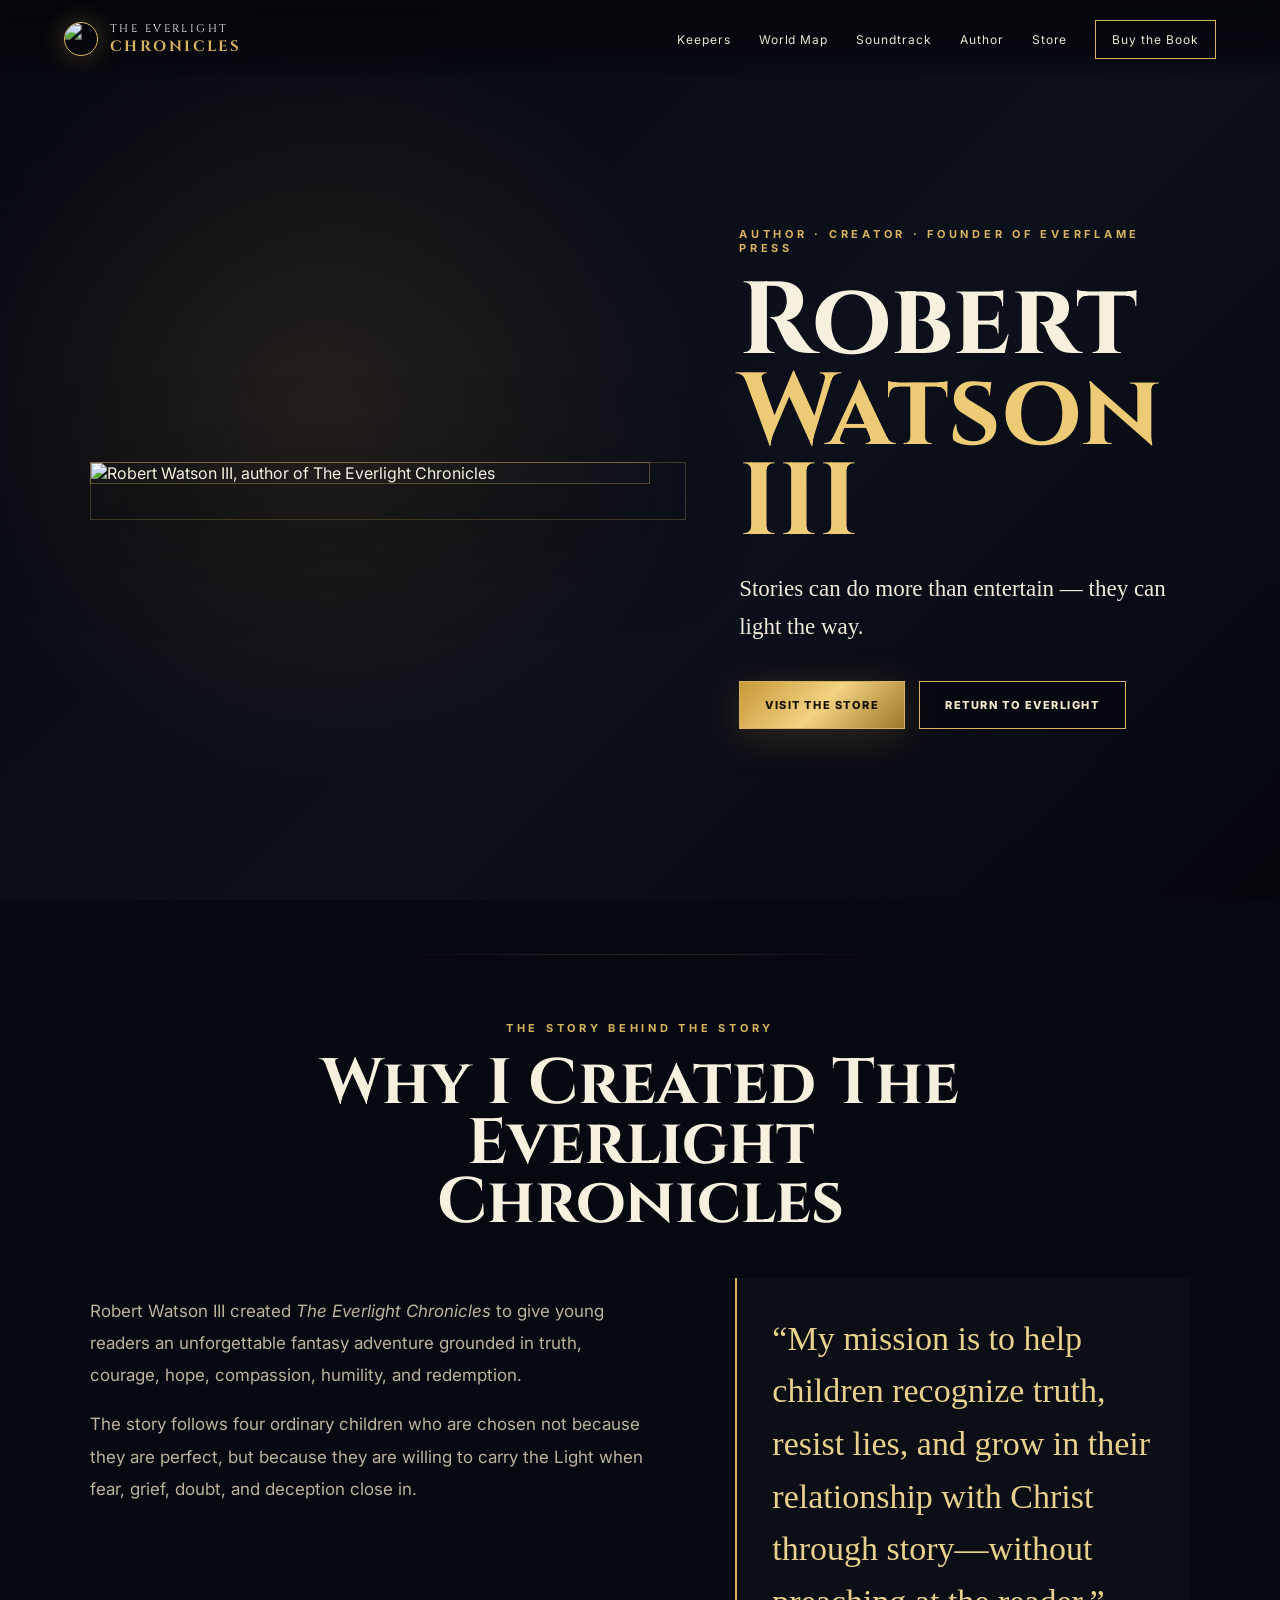
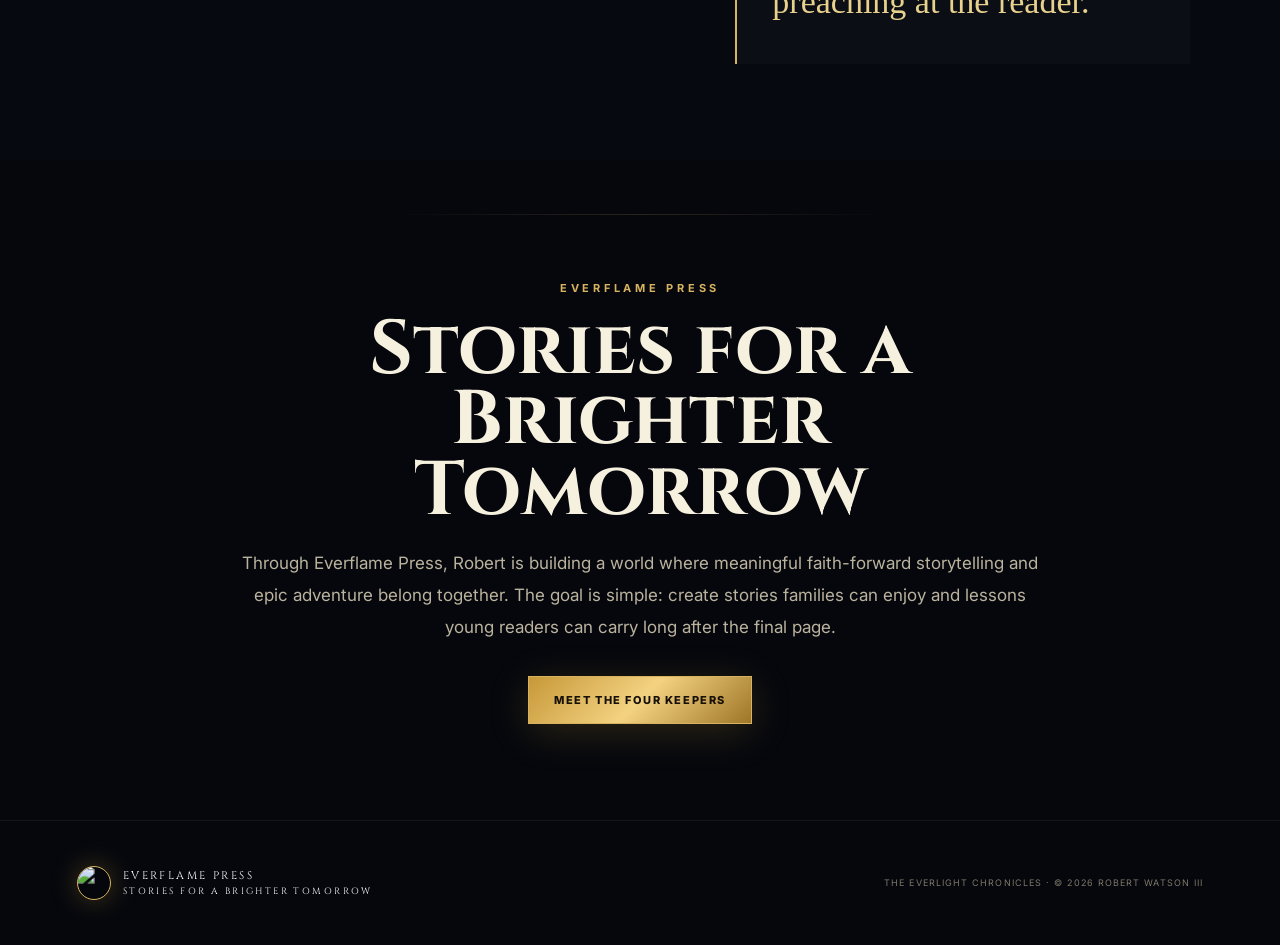
==== commit 68aa8d19: "Refresh shared navigation script on Author page" ====
--- a/author.html
+++ b/author.html
@@ -34,6 +34,6 @@
     </section>
   </main>
   <footer><div class="brand"><span class="flame"><img src="assets/everflame-press-logo.webp" alt="" aria-hidden="true"></span><span>EVERFLAME PRESS<br><small>STORIES FOR A BRIGHTER TOMORROW</small></span></div><p>THE EVERLIGHT CHRONICLES · © 2026 ROBERT WATSON III</p></footer>
-  <script src="site.js"></script>
+  <script src="site.js?v=menu-fix-1"></script>
 </body>
 </html>
--- a/styles.css
+++ b/styles.css
@@ -108,3 +108,11 @@
 
 /* Official Everlight merchandise — additive shop styles */
 .merchandise{position:relative}.merchandise .product-grid{align-items:stretch}.merchandise .product{background:rgba(7,12,29,.78);border:1px solid rgba(222,184,78,.3);border-radius:22px;padding:18px;box-shadow:0 20px 50px rgba(0,0,0,.24);display:flex;flex-direction:column;gap:12px}.merchandise .product img{width:100%;aspect-ratio:1/1;object-fit:cover;border-radius:16px}.merchandise .product h3{margin:4px 0 0}.merchandise .product p{margin:0;color:var(--muted)}.product-options{display:grid;grid-template-columns:auto 1fr;gap:8px 12px;align-items:center;margin-top:auto}.product-options label{font-size:.78rem;letter-spacing:.12em;text-transform:uppercase;color:var(--gold)}.product-options select{width:100%;padding:11px 12px;border-radius:10px;border:1px solid rgba(222,184,78,.35);background:#0a1022;color:#fff}.buy-button{border:0;border-radius:999px;padding:13px 18px;font-weight:800;letter-spacing:.08em;background:linear-gradient(135deg,#f3d77b,#c8962e);color:#111;cursor:pointer}.buy-button:disabled{opacity:.45;cursor:not-allowed}.merchandise .loading{grid-column:1/-1;text-align:center;padding:28px;color:var(--muted)}
+
+/* Dedicated author page */
+.author-page-hero{min-height:100svh;padding:125px 7vw 80px;display:grid;grid-template-columns:minmax(300px,560px) 1fr;gap:7vw;align-items:center;background:radial-gradient(circle at 25% 45%,#d7a53d20,transparent 35%),linear-gradient(135deg,#070911,#0c101a 58%,#05070d)}
+.author-page-portrait{position:relative}.author-page-portrait:before{content:'';position:absolute;inset:-18px;border:1px solid #d7b35f45;transform:translate(18px,18px)}.author-page-portrait img{position:relative;width:100%;display:block;border:1px solid #d7b35f55;box-shadow:0 35px 100px #000c}
+.author-page-intro{position:relative}.author-page-intro h1{font-family:Cinzel,serif;font-size:clamp(58px,8vw,118px);line-height:.88;margin:22px 0}.author-page-intro h1 span{color:#edca76}.author-page-intro .lead{margin:0;max-width:620px}.author-page-intro .actions{justify-content:flex-start}
+.author-story{background:#070911}.author-story-grid{max-width:1100px;margin:auto;display:grid;grid-template-columns:1.1fr .9fr;gap:7vw;align-items:start}.author-story-grid p,.author-mission>p:not(.eyebrow){color:#bbb39e;line-height:1.9;font-size:17px}.author-story-grid blockquote{margin:0;padding:35px;border-left:2px solid #d7b35f;background:#ffffff05;font-family:Georgia,serif;font-size:clamp(22px,3vw,34px);line-height:1.55;color:#e8d18d}.author-mission{text-align:center;max-width:1000px;margin:auto}.author-mission h2{font-family:Cinzel,serif;font-size:clamp(42px,6vw,76px)}.author-mission>p:not(.eyebrow){max-width:800px;margin:0 auto 32px}
+@media(max-width:900px){.author-page-hero,.author-story-grid{grid-template-columns:1fr}.author-page-portrait{max-width:620px;margin:auto}.author-page-intro{text-align:center}.author-page-intro .actions{justify-content:center}}
+@media(max-width:560px){.author-page-hero{padding:105px 20px 65px}.author-page-intro h1{font-size:54px}.author-page-intro .actions{display:grid}.author-page-intro .btn{width:100%}.author-story-grid blockquote{padding:25px}.author-page-portrait:before{inset:-8px;transform:translate(8px,8px)}}
